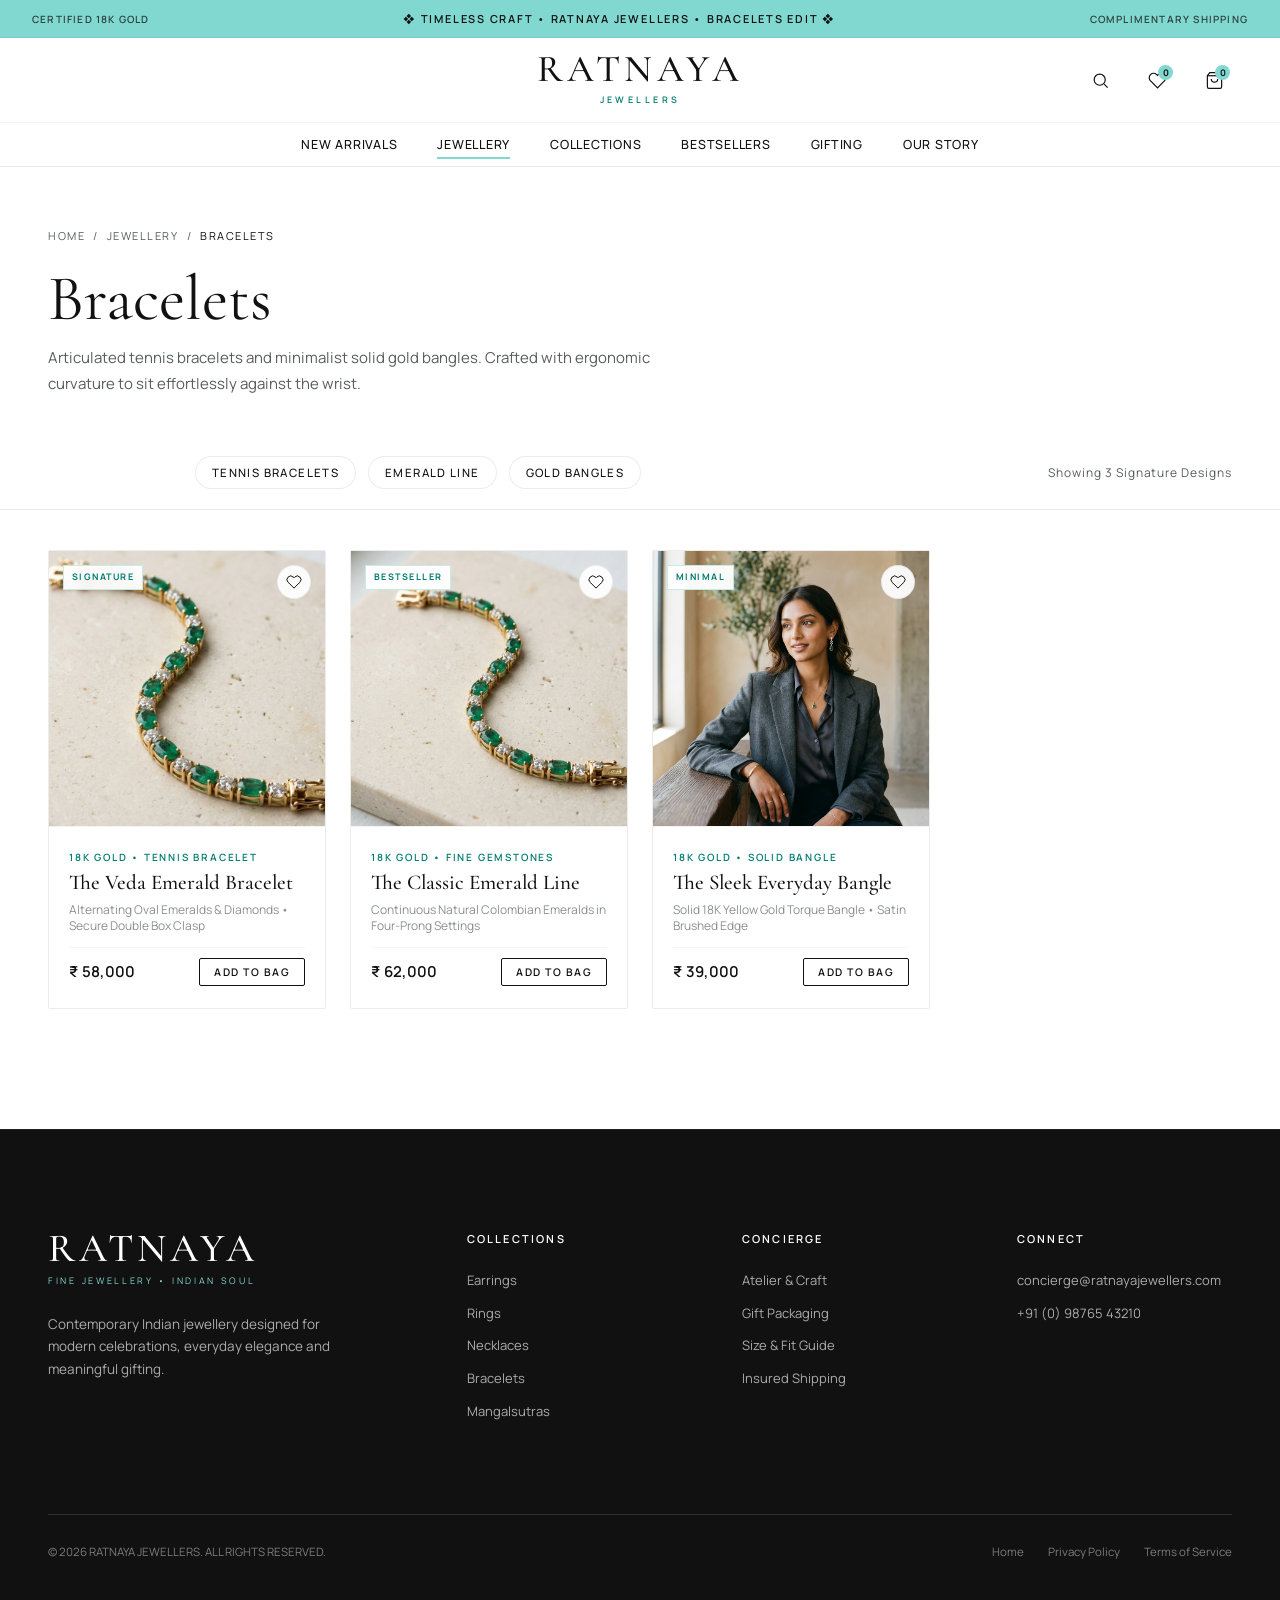
==== category-bracelets.html @ b20c6e7a "Initial commit of RATNAYA JEWELLERS contemporary luxury redesign" ====
<!doctype html>
<html lang="en-IN">
<head>
  <meta charset="utf-8">
  <meta name="viewport" content="width=device-width, initial-scale=1">
  <title>Bracelets | RATNAYA JEWELLERS</title>
  <meta name="description" content="Explore handcrafted bracelets by Ratnaya Jewellers — from natural emerald tennis bracelets to articulated 18K gold cuffs.">
  <link rel="canonical" href="http://localhost:8000/category-bracelets.html">
  <link rel="stylesheet" href="styles.css">
  <style>
    .cat-hero { max-width: var(--container); margin: 0 auto; padding: 60px 48px 40px; }
    .breadcrumbs { display: flex; gap: 8px; font-size: 11px; letter-spacing: 0.14em; text-transform: uppercase; color: var(--muted); margin-bottom: 24px; }
    .breadcrumbs a:hover { color: var(--emerald); }
    .cat-title { font-family: var(--serif); font-size: clamp(48px, 5vw, 72px); font-weight: 400; line-height: 0.95; margin-bottom: 16px; }
    .cat-desc { max-width: 620px; color: var(--muted); font-size: 15px; line-height: 1.7; }
    .filter-bar { max-width: var(--container); margin: 20px auto 40px; padding: 0 48px 20px; display: flex; justify-content: space-between; align-items: center; border-bottom: 1px solid var(--border); flex-wrap: wrap; gap: 16px; }
    .filter-pills { display: flex; gap: 12px; flex-wrap: wrap; }
    .filter-pill { font-size: 11.5px; letter-spacing: 0.12em; text-transform: uppercase; padding: 8px 16px; border: 1px solid var(--border); border-radius: 20px; background: var(--white); color: var(--charcoal); font-weight: 500; transition: all 200ms; }
    .filter-pill.active, .filter-pill:hover { background: var(--forest); color: var(--white); border-color: var(--forest); }
    .filter-count { font-size: 12px; color: var(--muted); letter-spacing: 0.08em; }
    .gallery-container { max-width: var(--container); margin: 0 auto; padding: 0 48px 120px; }
    @media (max-width: 768px) { .cat-hero, .filter-bar, .gallery-container { padding-left: 20px; padding-right: 20px; } }
  </style>
</head>
<body>
  <aside class="announcement">
    <span class="announcement-badge">CERTIFIED 18K GOLD</span>
    <div class="announcement-center"><span>❖ TIMELESS CRAFT • RATNAYA JEWELLERS • BRACELETS EDIT ❖</span></div>
    <span class="announcement-badge">COMPLIMENTARY SHIPPING</span>
  </aside>

  <header class="site-header" id="site-header">
    <div class="header-main">
      <button class="menu-toggle" id="menu-toggle" aria-label="Toggle navigation">
        <svg width="22" height="22" viewBox="0 0 24 24" fill="none" stroke="currentColor" stroke-width="1.8"><line x1="3" y1="6" x2="21" y2="6"></line><line x1="3" y1="12" x2="21" y2="12"></line><line x1="3" y1="18" x2="21" y2="18"></line></svg>
      </button>
      <a class="logo" href="index.html">
        <span class="logo-name">RATNAYA</span>
        <span class="logo-subtitle">JEWELLERS</span>
      </a>
      <div class="header-actions">
        <button class="header-action" id="search-trigger" aria-label="Search"><svg viewBox="0 0 24 24" fill="none" stroke="currentColor" width="19" height="19"><circle cx="11" cy="11" r="7"></circle><line x1="21" y1="21" x2="16.65" y2="16.65"></line></svg></button>
        <button class="header-action" id="wishlist-trigger" aria-label="Wishlist"><svg viewBox="0 0 24 24" fill="none" stroke="currentColor" width="19" height="19"><path d="M20.84 4.61a5.5 5.5 0 0 0-7.78 0L12 5.67l-1.06-1.06a5.5 5.5 0 0 0-7.78 7.78l1.06 1.06L12 21.23l7.78-7.78 1.06-1.06a5.5 5.5 0 0 0 0-7.78z"></path></svg><span class="badge-count" id="wishlist-count">0</span></button>
        <button class="header-action" id="cart-trigger" aria-label="Shopping bag"><svg viewBox="0 0 24 24" fill="none" stroke="currentColor" width="19" height="19"><path d="M6 2L3 6v14a2 2 0 0 0 2 2h14a2 2 0 0 0 2-2V6l-3-4z"></path><line x1="3" y1="6" x2="21" y2="6"></line><path d="M16 10a4 4 0 0 1-8 0"></path></svg><span class="badge-count" id="cart-count">0</span></button>
      </div>
    </div>
    <nav id="main-nav" class="main-nav">
      <a href="index.html#new-arrivals">New Arrivals</a>
      <a href="index.html#categories" class="active">Jewellery</a>
      <a href="index.html#collections">Collections</a>
      <a href="index.html#bestsellers">Bestsellers</a>
      <a href="index.html#gifting">Gifting</a>
      <a href="index.html#story">Our Story</a>
    </nav>
  </header>

  <main>
    <section class="cat-hero">
      <nav class="breadcrumbs" aria-label="Breadcrumb">
        <a href="index.html">Home</a><span>/</span><a href="index.html#categories">Jewellery</a><span>/</span><span style="color:var(--charcoal);">Bracelets</span>
      </nav>
      <h1 class="cat-title">Bracelets</h1>
      <p class="cat-desc">
        Articulated tennis bracelets and minimalist solid gold bangles. Crafted with ergonomic curvature to sit effortlessly against the wrist.
      </p>
    </section>

    <div class="filter-bar">
      <div class="filter-pills">
        <button class="filter-pill active">All Bracelets</button>
        <button class="filter-pill">Tennis Bracelets</button>
        <button class="filter-pill">Emerald Line</button>
        <button class="filter-pill">Gold Bangles</button>
      </div>
      <span class="filter-count">Showing 3 Signature Designs</span>
    </div>

    <div class="gallery-container">
      <div class="product-grid">
        <article class="product-card" data-sku="RAT-BRC-01" data-name="The Veda Emerald Tennis Bracelet" data-price="58000">
          <div class="product-image">
            <span class="product-tag">SIGNATURE</span>
            <button class="wishlist-btn" aria-label="Add to wishlist"><svg viewBox="0 0 24 24" fill="none" stroke="currentColor"><path d="M20.84 4.61a5.5 5.5 0 0 0-7.78 0L12 5.67l-1.06-1.06a5.5 5.5 0 0 0-7.78 7.78l1.06 1.06L12 21.23l7.78-7.78 1.06-1.06a5.5 5.5 0 0 0 0-7.78z"></path></svg></button>
            <img src="assets/images/prod-emerald-bracelet.jpg" alt="The Veda Emerald Tennis Bracelet" width="400" height="400">
          </div>
          <div class="product-info">
            <p class="product-category-label">18K GOLD • TENNIS BRACELET</p>
            <h3 class="product-name">The Veda Emerald Bracelet</h3>
            <p class="product-specs">Alternating Oval Emeralds & Diamonds • Secure Double Box Clasp</p>
            <div class="product-price-row"><span class="price">₹ 58,000</span><button class="quick-add-btn">Add to Bag</button></div>
          </div>
        </article>

        <article class="product-card" data-sku="RAT-BRC-02" data-name="The Classic Emerald Line Bracelet" data-price="62000">
          <div class="product-image">
            <span class="product-tag">BESTSELLER</span>
            <button class="wishlist-btn" aria-label="Add to wishlist"><svg viewBox="0 0 24 24" fill="none" stroke="currentColor"><path d="M20.84 4.61a5.5 5.5 0 0 0-7.78 0L12 5.67l-1.06-1.06a5.5 5.5 0 0 0-7.78 7.78l1.06 1.06L12 21.23l7.78-7.78 1.06-1.06a5.5 5.5 0 0 0 0-7.78z"></path></svg></button>
            <img src="assets/images/cat-bracelets.jpg" alt="The Classic Emerald Line Bracelet" width="400" height="400">
          </div>
          <div class="product-info">
            <p class="product-category-label">18K GOLD • FINE GEMSTONES</p>
            <h3 class="product-name">The Classic Emerald Line</h3>
            <p class="product-specs">Continuous Natural Colombian Emeralds in Four-Prong Settings</p>
            <div class="product-price-row"><span class="price">₹ 62,000</span><button class="quick-add-btn">Add to Bag</button></div>
          </div>
        </article>

        <article class="product-card" data-sku="RAT-BRC-03" data-name="The Modern Gold Bangle" data-price="39000">
          <div class="product-image">
            <span class="product-tag">MINIMAL</span>
            <button class="wishlist-btn" aria-label="Add to wishlist"><svg viewBox="0 0 24 24" fill="none" stroke="currentColor"><path d="M20.84 4.61a5.5 5.5 0 0 0-7.78 0L12 5.67l-1.06-1.06a5.5 5.5 0 0 0-7.78 7.78l1.06 1.06L12 21.23l7.78-7.78 1.06-1.06a5.5 5.5 0 0 0 0-7.78z"></path></svg></button>
            <img src="assets/images/campaign-modern-fashion.jpg" alt="The Modern Gold Bangle" width="400" height="400" style="object-position: 40% 90%;">
          </div>
          <div class="product-info">
            <p class="product-category-label">18K GOLD • SOLID BANGLE</p>
            <h3 class="product-name">The Sleek Everyday Bangle</h3>
            <p class="product-specs">Solid 18K Yellow Gold Torque Bangle • Satin Brushed Edge</p>
            <div class="product-price-row"><span class="price">₹ 39,000</span><button class="quick-add-btn">Add to Bag</button></div>
          </div>
        </article>
      </div>
    </div>
  </main>

  <footer class="site-footer">
    <div class="footer-grid">
      <div class="footer-brand-col">
        <span class="footer-logo">RATNAYA</span>
        <p class="footer-tagline">FINE JEWELLERY • INDIAN SOUL</p>
        <p class="footer-desc">Contemporary Indian jewellery designed for modern celebrations, everyday elegance and meaningful gifting.</p>
      </div>
      <div class="footer-col">
        <h4>COLLECTIONS</h4>
        <a href="category-earrings.html">Earrings</a>
        <a href="category-rings.html">Rings</a>
        <a href="category-necklaces.html">Necklaces</a>
        <a href="category-bracelets.html">Bracelets</a>
        <a href="category-mangalsutras.html">Mangalsutras</a>
      </div>
      <div class="footer-col">
        <h4>CONCIERGE</h4>
        <a href="index.html#story">Atelier &amp; Craft</a>
        <a href="index.html#gifting">Gift Packaging</a>
        <a href="#">Size &amp; Fit Guide</a>
        <a href="#">Insured Shipping</a>
      </div>
      <div class="footer-col">
        <h4>CONNECT</h4>
        <a href="mailto:concierge@ratnayajewellers.com">concierge@ratnayajewellers.com</a>
        <a href="tel:+919876543210">+91 (0) 98765 43210</a>
      </div>
    </div>
    <div class="footer-bottom">
      <span>© 2026 RATNAYA JEWELLERS. ALL RIGHTS RESERVED.</span>
      <div class="footer-bottom-links"><a href="index.html">Home</a><a href="#">Privacy Policy</a><a href="#">Terms of Service</a></div>
    </div>
  </footer>

  <div class="toast-notice" id="toast-notice" role="status" aria-live="polite"></div>
  <script src="script.js"></script>
</body>
</html>
---- styles.css ----
@import url('https://fonts.googleapis.com/css2?family=Cormorant+Garamond:ital,wght@0,300;0,400;0,500;0,600;0,700;1,400;1,600&family=Manrope:wght@300;400;500;600;700&family=Inter:wght@300;400;500;600&display=swap');

:root {
  /* ICONIC TIFFANY-INSPIRED LUXURY ARCHITECTURE */
  /* Signature Tiffany Blue (#81D8D0 as sampled directly from Tiffany.com) */
  --tiffany: #81D8D0;
  --tiffany-rgb: 129, 216, 208;
  --tiffany-hover: #72CBC3;
  --tiffany-dark: #007D72;      /* Deep rich teal for accessible text on white */
  --tiffany-deep: #093E38;      /* Deep luxury oceanic teal for statement feature sections */
  --tiffany-soft: #D7F2EE;      /* Soft translucent Robin's egg tint */
  --tiffany-light: #F0FAF8;     /* Very pale fresh wash for cards and backgrounds */
  --tiffany-border: rgba(129, 216, 208, 0.45);

  /* Backgrounds & Whites (Crisp & Editorial like Tiffany.com) */
  --white: #FFFFFF;
  --ivory: #FDFDFB;
  --ivory-warm: #F8F7F4;

  /* Accents */
  --champagne: #CDB38B;
  --burgundy: #682333;

  /* Typography & High-Contrast Neutrals */
  --charcoal: #111111;
  --charcoal-soft: #242625;
  --muted: #585D5B;
  --light-muted: #8A908E;
  --border: rgba(17, 17, 17, 0.08);
  --border-light: rgba(17, 17, 17, 0.04);

  /* Fonts */
  --serif: "Cormorant Garamond", Georgia, "Times New Roman", serif;
  --sans: "Manrope", "Inter", -apple-system, BlinkMacSystemFont, "Segoe UI", Roboto, sans-serif;

  /* Layout & Transitions */
  --container: 1440px;
  --radius: 2px;
  --ease: cubic-bezier(0.22, 1, 0.36, 1);
  --shadow-sm: 0 4px 20px rgba(0, 125, 114, 0.05);
  --shadow-md: 0 12px 36px rgba(0, 125, 114, 0.08);
}

/* RESET */
*, *::before, *::after {
  box-sizing: border-box;
  margin: 0;
  padding: 0;
}

html {
  scroll-behavior: smooth;
  font-size: 16px;
}

body {
  background: var(--white);
  color: var(--charcoal);
  font-family: var(--sans);
  font-weight: 400;
  line-height: 1.6;
  -webkit-font-smoothing: antialiased;
  -moz-osx-font-smoothing: grayscale;
  overflow-x: hidden;
}

img {
  display: block;
  max-width: 100%;
  height: auto;
}

a {
  color: inherit;
  text-decoration: none;
  transition: color 250ms var(--ease), opacity 250ms var(--ease);
}

button {
  font-family: inherit;
  cursor: pointer;
  border: none;
  background: none;
}

/* ACCESSIBILITY / SR-ONLY */
.sr-only {
  position: absolute;
  width: 1px;
  height: 1px;
  padding: 0;
  margin: -1px;
  overflow: hidden;
  clip: rect(0, 0, 0, 0);
  white-space: nowrap;
  border: 0;
}

/* 1. ANNOUNCEMENT STRIP (MATCHING TIFFANY.COM TOP BANNER) */
.announcement {
  height: 38px;
  background: var(--tiffany);
  color: var(--charcoal);
  display: flex;
  align-items: center;
  justify-content: space-between;
  padding: 0 32px;
  font-size: 11px;
  letter-spacing: 0.16em;
  text-transform: uppercase;
  font-weight: 600;
  border-bottom: 1px solid rgba(0, 0, 0, 0.05);
}

.announcement-center {
  display: flex;
  align-items: center;
  gap: 16px;
  margin: 0 auto;
}

.announcement-arrow {
  color: var(--charcoal);
  opacity: 0.7;
  transition: opacity 200ms;
}

.announcement-arrow:hover {
  opacity: 1;
}

.announcement-badge {
  font-size: 10px;
  color: rgba(17, 17, 17, 0.75);
  letter-spacing: 0.12em;
  font-weight: 600;
}

@media (max-width: 860px) {
  .announcement {
    justify-content: center;
    padding: 0 16px;
    font-size: 10px;
    letter-spacing: 0.12em;
  }
  .announcement-badge {
    display: none;
  }
}

/* 2. SITE HEADER (AIRY, CLEAN WHITE WITH BLUR) */
.site-header {
  position: sticky;
  top: 0;
  z-index: 1000;
  background: rgba(255, 255, 255, 0.96);
  border-bottom: 1px solid var(--border);
  backdrop-filter: blur(14px);
  -webkit-backdrop-filter: blur(14px);
  transition: background 300ms var(--ease), box-shadow 300ms var(--ease);
}

.site-header.scrolled {
  background: rgba(255, 255, 255, 0.98);
  box-shadow: 0 4px 20px rgba(0, 0, 0, 0.04);
}

.header-main {
  height: 84px;
  display: grid;
  grid-template-columns: 1fr auto 1fr;
  align-items: center;
  padding: 0 48px;
  max-width: var(--container);
  margin: 0 auto;
}

/* BRAND LOGO */
.logo {
  text-align: center;
  grid-column: 2;
  display: flex;
  flex-direction: column;
  align-items: center;
}

.logo-name {
  font-family: var(--serif);
  font-size: 38px;
  letter-spacing: 0.12em;
  line-height: 0.85;
  font-weight: 500;
  color: var(--charcoal);
  transition: color 250ms;
}

.logo-subtitle {
  margin-top: 8px;
  font-size: 9px;
  letter-spacing: 0.38em;
  text-transform: uppercase;
  color: var(--tiffany-dark);
  font-weight: 600;
}

/* NAVIGATION */
.main-nav {
  height: 44px;
  display: flex;
  justify-content: center;
  align-items: center;
  gap: 40px;
  border-top: 1px solid var(--border-light);
  max-width: var(--container);
  margin: 0 auto;
}

.main-nav a {
  color: var(--charcoal);
  font-size: 12.5px;
  letter-spacing: 0.06em;
  text-transform: uppercase;
  font-weight: 500;
  position: relative;
  padding: 4px 0;
}

.main-nav a::after {
  content: '';
  position: absolute;
  bottom: 0;
  left: 50%;
  width: 0;
  height: 2px;
  background: var(--tiffany);
  transition: width 250ms var(--ease), left 250ms var(--ease);
}

.main-nav a:hover {
  color: var(--tiffany-dark);
}

.main-nav a:hover::after,
.main-nav a.active::after {
  width: 100%;
  left: 0;
}

/* HEADER ACTIONS */
.header-actions {
  grid-column: 3;
  display: flex;
  justify-content: flex-end;
  align-items: center;
  gap: 22px;
}

.header-action {
  color: var(--charcoal);
  padding: 8px;
  display: inline-flex;
  align-items: center;
  justify-content: center;
  position: relative;
  transition: color 200ms var(--ease), transform 200ms var(--ease);
}

.header-action:hover {
  color: var(--tiffany-dark);
  transform: translateY(-1px);
}

.header-action svg {
  width: 19px;
  height: 19px;
  stroke-width: 1.5;
}

.badge-count {
  position: absolute;
  top: 2px;
  right: 2px;
  background: var(--tiffany);
  color: var(--charcoal);
  font-size: 9px;
  font-weight: 700;
  width: 15px;
  height: 15px;
  border-radius: 50%;
  display: flex;
  align-items: center;
  justify-content: center;
  line-height: 1;
}

.menu-toggle {
  display: none;
  grid-column: 1;
  padding: 8px;
  color: var(--charcoal);
}

/* 3. HERO SECTION (LUMINOUS, AIRY & EDITORIAL LIKE TIFFANY) */
.hero {
  position: relative;
  min-height: 720px;
  display: grid;
  grid-template-columns: 44% 56%;
  background: linear-gradient(135deg, var(--white) 0%, var(--tiffany-light) 60%, var(--tiffany-soft) 100%);
  overflow: hidden;
  color: var(--charcoal);
  border-bottom: 1px solid var(--border);
}

.hero-content {
  position: relative;
  z-index: 2;
  display: flex;
  flex-direction: column;
  justify-content: center;
  padding: 90px 64px 90px 80px;
}

.eyebrow {
  display: inline-flex;
  align-items: center;
  gap: 10px;
  font-size: 11px;
  letter-spacing: 0.25em;
  text-transform: uppercase;
  color: var(--tiffany-dark);
  font-weight: 700;
  margin-bottom: 24px;
}

.eyebrow::before {
  content: '';
  display: inline-block;
  width: 18px;
  height: 2px;
  background: var(--tiffany);
}

.hero h1 {
  font-family: var(--serif);
  font-size: clamp(60px, 6.2vw, 108px);
  font-weight: 300;
  line-height: 0.88;
  letter-spacing: -0.035em;
  margin: 0 0 28px;
  color: var(--charcoal);
}

.hero h1 em {
  font-style: italic;
  font-weight: 400;
  color: var(--tiffany-dark);
}

.hero-description {
  max-width: 440px;
  margin-bottom: 38px;
  color: var(--muted);
  font-size: 15px;
  line-height: 1.7;
  font-weight: 400;
}

.hero-cta {
  display: flex;
  align-items: center;
  gap: 20px;
  flex-wrap: wrap;
}

.hero-aside-tag {
  position: absolute;
  top: 40px;
  right: 40px;
  z-index: 5;
  text-align: right;
  color: var(--charcoal);
  font-size: 10px;
  letter-spacing: 0.28em;
  text-transform: uppercase;
  pointer-events: none;
  font-weight: 600;
}

.hero-aside-tag span {
  display: block;
  font-size: 9px;
  letter-spacing: 0.32em;
  color: var(--tiffany-dark);
  margin-top: 4px;
}

.hero-image-wrap {
  position: relative;
  overflow: hidden;
  height: 100%;
  background: var(--tiffany-soft);
}

.hero-image-wrap img {
  width: 100%;
  height: 100%;
  object-fit: cover;
  object-position: center 20%;
  filter: saturate(0.96) contrast(0.98);
  transition: transform 1.8s var(--ease);
}

.hero:hover .hero-image-wrap img {
  transform: scale(1.02);
}

/* HERO SLIDER INDICATORS */
.hero-slider-nav {
  display: flex;
  align-items: center;
  gap: 10px;
  margin-top: 45px;
}

.slider-line {
  width: 42px;
  height: 2px;
  background: rgba(0, 0, 0, 0.15);
  position: relative;
  overflow: hidden;
  border-radius: 1px;
}

.slider-line.active::after {
  content: '';
  position: absolute;
  top: 0;
  left: 0;
  width: 100%;
  height: 100%;
  background: var(--tiffany-dark);
}

.slider-dot {
  width: 6px;
  height: 6px;
  border-radius: 50%;
  background: rgba(0, 0, 0, 0.15);
}

/* BUTTONS (CLEAN LUXURY CONTRAST) */
.button {
  display: inline-flex;
  align-items: center;
  justify-content: center;
  gap: 12px;
  width: fit-content;
  padding: 14px 28px;
  border: 1px solid currentColor;
  color: inherit;
  background: transparent;
  text-decoration: none;
  font-size: 11px;
  letter-spacing: 0.18em;
  text-transform: uppercase;
  font-weight: 600;
  transition: all 300ms var(--ease);
}

.button-dark {
  background: var(--charcoal);
  color: var(--white);
  border-color: var(--charcoal);
}

.button-dark:hover {
  background: var(--tiffany-dark);
  border-color: var(--tiffany-dark);
  color: var(--white);
}

.button-tiffany {
  background: var(--tiffany);
  color: var(--charcoal);
  border-color: var(--tiffany);
}

.button-tiffany:hover {
  background: var(--tiffany-dark);
  color: var(--white);
  border-color: var(--tiffany-dark);
  transform: translateY(-1px);
  box-shadow: 0 8px 24px rgba(0, 125, 114, 0.2);
}

.button-outline {
  border: 1px solid var(--charcoal);
  color: var(--charcoal);
}

.button-outline:hover {
  background: var(--charcoal);
  color: var(--white);
}

.text-link {
  display: inline-flex;
  align-items: center;
  gap: 8px;
  font-size: 11.5px;
  letter-spacing: 0.14em;
  text-transform: uppercase;
  font-weight: 600;
  color: var(--charcoal);
  border-bottom: 1.5px solid var(--tiffany);
  padding-bottom: 3px;
  transition: all 250ms var(--ease);
}

.text-link:hover {
  color: var(--tiffany-dark);
  border-color: var(--tiffany-dark);
  gap: 12px;
}

/* SECTION */
.section {
  max-width: var(--container);
  margin: 0 auto;
  padding: 110px 48px;
}

.section-header {
  display: flex;
  justify-content: space-between;
  align-items: flex-end;
  margin-bottom: 50px;
}

.section-eyebrow {
  color: var(--tiffany-dark);
  font-size: 11px;
  letter-spacing: 0.24em;
  text-transform: uppercase;
  font-weight: 700;
  display: flex;
  align-items: center;
  gap: 8px;
}

.section-eyebrow::before {
  content: '';
  display: inline-block;
  width: 14px;
  height: 2px;
  background: var(--tiffany);
}

.section-title {
  margin: 14px 0 0;
  font-family: var(--serif);
  font-weight: 400;
  font-size: clamp(40px, 4.4vw, 68px);
  line-height: 0.98;
  letter-spacing: -0.025em;
  color: var(--charcoal);
}

/* CATEGORY SECTION */
.category-grid {
  display: grid;
  grid-template-columns: repeat(5, 1fr);
  gap: 16px;
}

.category-card {
  position: relative;
  overflow: hidden;
  background: var(--tiffany-light);
  aspect-ratio: 0.82;
  border-radius: var(--radius);
  border: 1px solid var(--tiffany-border);
  box-shadow: var(--shadow-sm);
  transition: transform 400ms var(--ease), box-shadow 400ms var(--ease), border-color 300ms;
}

.category-card:hover {
  transform: translateY(-4px);
  box-shadow: var(--shadow-md);
  border-color: var(--tiffany);
}

.category-card img {
  width: 100%;
  height: 100%;
  object-fit: cover;
  transition: transform 900ms var(--ease);
}

.category-card:hover img {
  transform: scale(1.045);
}

.category-overlay {
  position: absolute;
  inset: auto 0 0;
  padding: 24px 20px;
  background: linear-gradient(
    to top,
    rgba(9, 62, 56, 0.88) 0%,
    rgba(9, 62, 56, 0.45) 50%,
    transparent 100%
  );
  color: var(--white);
  display: flex;
  justify-content: space-between;
  align-items: center;
  transition: padding-bottom 300ms var(--ease);
}

.category-name {
  font-family: var(--serif);
  font-size: 24px;
  font-weight: 400;
  letter-spacing: 0.01em;
}

.category-arrow {
  width: 28px;
  height: 28px;
  border-radius: 50%;
  background: rgba(255, 255, 255, 0.2);
  display: flex;
  align-items: center;
  justify-content: center;
  font-size: 13px;
  backdrop-filter: blur(6px);
  transition: transform 300ms var(--ease), background 300ms var(--ease), color 300ms;
}

.category-card:hover .category-arrow {
  transform: translateX(4px);
  background: var(--tiffany);
  color: var(--charcoal);
}

/* THE SIGNATURE COLLECTION (OCEANIC LUXURY TEAL) */
.collection-feature {
  position: relative;
  display: grid;
  grid-template-columns: 42% 58%;
  min-height: 620px;
  background: var(--tiffany-deep);
  color: var(--white);
  overflow: hidden;
  max-width: var(--container);
  margin: 0 auto 40px;
}

.collection-content {
  padding: 80px 64px 80px 80px;
  display: flex;
  flex-direction: column;
  justify-content: center;
  position: relative;
  z-index: 2;
}

.collection-content .eyebrow {
  color: var(--tiffany);
  margin-bottom: 20px;
}

.collection-content .eyebrow::before {
  background: var(--tiffany);
}

.collection-content h2 {
  font-family: var(--serif);
  font-size: clamp(48px, 4.8vw, 76px);
  font-weight: 300;
  line-height: 0.94;
  letter-spacing: -0.025em;
  margin: 0 0 24px;
}

.collection-content p {
  color: rgba(255, 255, 255, 0.8);
  font-size: 15px;
  line-height: 1.7;
  max-width: 440px;
  margin-bottom: 36px;
  font-weight: 300;
}

.collection-image-wrap {
  position: relative;
  overflow: hidden;
  height: 100%;
}

.collection-image-wrap img {
  width: 100%;
  height: 100%;
  object-fit: cover;
  filter: saturate(0.95) contrast(0.98);
  transition: transform 1.4s var(--ease);
}

.collection-feature:hover .collection-image-wrap img {
  transform: scale(1.025);
}

.collection-aside-text {
  position: absolute;
  top: 36px;
  right: 48px;
  font-size: 9.5px;
  letter-spacing: 0.28em;
  text-transform: uppercase;
  color: var(--tiffany);
  z-index: 5;
  text-align: right;
  font-weight: 600;
}

/* PRODUCT GRID */
.product-grid {
  display: grid;
  grid-template-columns: repeat(4, 1fr);
  gap: 24px;
}

.product-card {
  position: relative;
  background: var(--white);
  border: 1px solid var(--border);
  border-radius: var(--radius);
  transition: transform 350ms var(--ease), box-shadow 350ms var(--ease), border-color 300ms;
}

.product-card:hover {
  transform: translateY(-4px);
  box-shadow: 0 16px 36px rgba(0, 125, 114, 0.08);
  border-color: var(--tiffany-border);
}

.product-image {
  position: relative;
  background: var(--ivory);
  aspect-ratio: 1;
  overflow: hidden;
  display: flex;
  align-items: center;
  justify-content: center;
  border-bottom: 1px solid var(--border-light);
}

.product-image img {
  width: 100%;
  height: 100%;
  object-fit: cover;
  transition: transform 650ms var(--ease);
}

.product-card:hover .product-image img {
  transform: scale(1.04);
}

.wishlist-btn {
  position: absolute;
  top: 14px;
  right: 14px;
  width: 34px;
  height: 34px;
  border-radius: 50%;
  background: rgba(255, 255, 255, 0.92);
  display: flex;
  align-items: center;
  justify-content: center;
  color: var(--charcoal);
  backdrop-filter: blur(8px);
  border: 1px solid rgba(0, 0, 0, 0.06);
  transition: all 250ms var(--ease);
  z-index: 10;
}

.wishlist-btn svg {
  width: 16px;
  height: 16px;
  stroke-width: 1.5;
  transition: fill 200ms, stroke 200ms;
}

.wishlist-btn:hover {
  background: var(--white);
  color: var(--burgundy);
  transform: scale(1.08);
}

.wishlist-btn.active {
  color: var(--burgundy);
  background: #FFF5F7;
}

.wishlist-btn.active svg {
  fill: var(--burgundy);
  stroke: var(--burgundy);
}

.product-tag {
  position: absolute;
  top: 14px;
  left: 14px;
  font-size: 9px;
  letter-spacing: 0.16em;
  text-transform: uppercase;
  padding: 4px 8px;
  background: rgba(255, 255, 255, 0.95);
  color: var(--tiffany-dark);
  font-weight: 700;
  border: 1px solid var(--tiffany-border);
  backdrop-filter: blur(4px);
}

.product-info {
  padding: 22px 20px;
}

.product-category-label {
  font-size: 10px;
  letter-spacing: 0.18em;
  text-transform: uppercase;
  color: var(--tiffany-dark);
  font-weight: 600;
  margin-bottom: 6px;
}

.product-name {
  font-family: var(--serif);
  font-size: 21px;
  font-weight: 500;
  color: var(--charcoal);
  margin-bottom: 6px;
  line-height: 1.15;
}

.product-specs {
  font-size: 12px;
  color: var(--light-muted);
  margin-bottom: 12px;
  line-height: 1.4;
}

.product-price-row {
  display: flex;
  align-items: center;
  justify-content: space-between;
  padding-top: 10px;
  border-top: 1px solid var(--border-light);
}

.price {
  font-size: 15px;
  font-weight: 600;
  color: var(--charcoal);
  letter-spacing: 0.02em;
}

.quick-add-btn {
  font-size: 10.5px;
  letter-spacing: 0.14em;
  text-transform: uppercase;
  font-weight: 600;
  color: var(--charcoal);
  padding: 6px 14px;
  border: 1px solid var(--charcoal);
  border-radius: var(--radius);
  transition: all 250ms var(--ease);
}

.quick-add-btn:hover {
  background: var(--tiffany);
  border-color: var(--tiffany);
  color: var(--charcoal);
}

/* EDITORIAL / GIFTING SECTION */
.gifting-section {
  background: var(--tiffany-light);
  border: 1px solid var(--tiffany-border);
  max-width: var(--container);
  margin: 0 auto 110px;
  display: grid;
  grid-template-columns: 1fr 1fr;
  align-items: stretch;
  border-radius: var(--radius);
  overflow: hidden;
}

.gifting-image {
  position: relative;
  overflow: hidden;
  min-height: 540px;
}

.gifting-image img {
  width: 100%;
  height: 100%;
  object-fit: cover;
  filter: saturate(0.96) contrast(0.98);
}

.gifting-content {
  padding: 90px 80px;
  display: flex;
  flex-direction: column;
  justify-content: center;
}

.gifting-content .eyebrow {
  color: var(--tiffany-dark);
  margin-bottom: 16px;
}

.gifting-content h2 {
  font-family: var(--serif);
  font-size: clamp(48px, 4.6vw, 76px);
  font-weight: 300;
  line-height: 0.94;
  letter-spacing: -0.025em;
  margin-bottom: 22px;
  color: var(--charcoal);
}

.gifting-quote {
  font-family: var(--serif);
  font-style: italic;
  font-size: 21px;
  color: var(--tiffany-dark);
  margin-bottom: 20px;
  line-height: 1.3;
}

.gifting-content p {
  color: var(--muted);
  font-size: 15px;
  line-height: 1.7;
  margin-bottom: 34px;
}

.gift-tags {
  display: flex;
  flex-wrap: wrap;
  gap: 10px;
  margin-bottom: 38px;
}

.gift-tag {
  padding: 8px 16px;
  background: var(--white);
  border: 1px solid var(--tiffany-border);
  font-size: 11px;
  letter-spacing: 0.12em;
  text-transform: uppercase;
  color: var(--charcoal);
  font-weight: 600;
  border-radius: 20px;
  transition: all 250ms var(--ease);
}

.gift-tag:hover {
  background: var(--tiffany);
  color: var(--charcoal);
  border-color: var(--tiffany);
}

/* MODEL CAMPAIGN SECTION */
.campaign-modern {
  max-width: var(--container);
  margin: 0 auto;
  padding: 0 48px 110px;
}

.campaign-card {
  display: grid;
  grid-template-columns: 52% 48%;
  background: var(--white);
  border: 1px solid var(--border);
  overflow: hidden;
}

.campaign-visual {
  position: relative;
  overflow: hidden;
  min-height: 560px;
  background: var(--tiffany-light);
}

.campaign-visual img {
  width: 100%;
  height: 100%;
  object-fit: cover;
  filter: saturate(0.96) contrast(0.98);
  transition: transform 1.2s var(--ease);
}

.campaign-card:hover .campaign-visual img {
  transform: scale(1.02);
}

.campaign-info {
  padding: 80px 70px;
  display: flex;
  flex-direction: column;
  justify-content: center;
  background: var(--white);
}

.campaign-info .eyebrow {
  color: var(--tiffany-dark);
  margin-bottom: 18px;
}

.campaign-info h2 {
  font-family: var(--serif);
  font-size: clamp(42px, 4vw, 64px);
  font-weight: 300;
  line-height: 0.96;
  letter-spacing: -0.025em;
  margin-bottom: 24px;
}

.campaign-info p {
  color: var(--muted);
  font-size: 15px;
  line-height: 1.75;
  margin-bottom: 34px;
}

.campaign-features {
  display: grid;
  grid-template-columns: 1fr 1fr;
  gap: 20px;
  margin-bottom: 38px;
  padding-top: 24px;
  border-top: 1px solid var(--border-light);
}

.campaign-feature h4 {
  font-family: var(--serif);
  font-size: 19px;
  font-weight: 600;
  color: var(--charcoal);
  margin-bottom: 4px;
}

.campaign-feature p {
  font-size: 12.5px;
  color: var(--light-muted);
  margin: 0;
  line-height: 1.5;
}

/* OUR STORY SECTION */
.story-section {
  max-width: var(--container);
  margin: 0 auto;
  padding: 0 48px 110px;
}

.story-grid {
  display: grid;
  grid-template-columns: 46% 54%;
  gap: 60px;
  align-items: center;
  background: var(--tiffany-light);
  border: 1px solid var(--tiffany-border);
  border-radius: var(--radius);
  padding: 70px 60px;
}

.story-image-wrap {
  position: relative;
  overflow: hidden;
  border-radius: var(--radius);
  aspect-ratio: 1.15;
  box-shadow: var(--shadow-sm);
}

.story-image-wrap img {
  width: 100%;
  height: 100%;
  object-fit: cover;
  filter: saturate(0.95);
}

.story-copy {
  display: flex;
  flex-direction: column;
  justify-content: center;
}

.story-copy .eyebrow {
  color: var(--tiffany-dark);
  margin-bottom: 16px;
}

.story-copy h2 {
  font-family: var(--serif);
  font-size: clamp(38px, 3.8vw, 58px);
  font-weight: 400;
  line-height: 1;
  margin-bottom: 22px;
}

.story-copy p {
  color: var(--muted);
  font-size: 15px;
  line-height: 1.8;
  margin-bottom: 24px;
}

.story-pillars {
  display: grid;
  grid-template-columns: repeat(3, 1fr);
  gap: 16px;
  margin: 20px 0 32px;
  padding: 20px 0;
  border-top: 1px solid var(--border);
  border-bottom: 1px solid var(--border);
}

.story-pillar-item {
  display: flex;
  flex-direction: column;
}

.story-pillar-number {
  font-family: var(--serif);
  font-size: 26px;
  color: var(--tiffany-dark);
  font-weight: 600;
}

.story-pillar-label {
  font-size: 11px;
  letter-spacing: 0.08em;
  text-transform: uppercase;
  color: var(--charcoal);
  font-weight: 600;
  margin-top: 4px;
}

/* TRUST STRIP */
.trust-strip {
  background: var(--charcoal);
  color: var(--white);
  padding: 34px 48px;
  border-top: 1px solid rgba(255, 255, 255, 0.08);
}

.trust-grid {
  max-width: var(--container);
  margin: 0 auto;
  display: grid;
  grid-template-columns: repeat(4, 1fr);
  gap: 24px;
  text-align: center;
}

.trust-item {
  display: flex;
  flex-direction: column;
  align-items: center;
  gap: 6px;
}

.trust-item svg {
  width: 22px;
  height: 22px;
  color: var(--tiffany);
  margin-bottom: 4px;
}

.trust-title {
  font-size: 11px;
  letter-spacing: 0.18em;
  text-transform: uppercase;
  font-weight: 600;
  color: var(--white);
}

.trust-desc {
  font-size: 11px;
  color: rgba(255, 255, 255, 0.6);
  letter-spacing: 0.04em;
}

/* NEWSLETTER */
.newsletter {
  text-align: center;
  padding: 130px 24px;
  background: var(--white);
  max-width: 800px;
  margin: 0 auto;
}

.newsletter .eyebrow {
  color: var(--tiffany-dark);
  justify-content: center;
  margin-bottom: 20px;
}

.newsletter .eyebrow::before {
  display: none;
}

.newsletter h2 {
  font-family: var(--serif);
  font-size: clamp(44px, 5vw, 76px);
  font-weight: 300;
  line-height: 1;
  margin-bottom: 18px;
  letter-spacing: -0.025em;
}

.newsletter p {
  color: var(--muted);
  font-size: 15px;
  max-width: 520px;
  margin: 0 auto 40px;
}

.newsletter-form {
  max-width: 540px;
  margin: 0 auto;
  display: flex;
  border-bottom: 1.5px solid var(--charcoal);
  transition: border-color 250ms;
}

.newsletter-form:focus-within {
  border-color: var(--tiffany-dark);
}

.newsletter-form input {
  flex: 1;
  padding: 18px 4px;
  background: none;
  border: 0;
  outline: none;
  font-family: var(--sans);
  font-size: 15px;
  color: var(--charcoal);
}

.newsletter-form input::placeholder {
  color: var(--light-muted);
}

.newsletter-form button {
  padding: 18px 32px;
  background: var(--charcoal);
  color: var(--white);
  border: 0;
  font-size: 11px;
  letter-spacing: 0.18em;
  text-transform: uppercase;
  font-weight: 600;
  transition: background 250ms, color 250ms;
}

.newsletter-form button:hover {
  background: var(--tiffany);
  color: var(--charcoal);
}

.newsletter-subtext {
  font-size: 11px;
  color: var(--light-muted);
  margin-top: 18px;
  letter-spacing: 0.04em;
}

/* FOOTER */
.site-footer {
  background: var(--charcoal);
  color: var(--white);
  padding: 100px 48px 40px;
  border-top: 1px solid rgba(255, 255, 255, 0.06);
}

.footer-grid {
  max-width: var(--container);
  margin: 0 auto;
  display: grid;
  grid-template-columns: 2fr 1.2fr 1.2fr 1.2fr;
  gap: 60px;
}

.footer-brand-col {
  padding-right: 40px;
}

.footer-logo {
  font-family: var(--serif);
  font-size: 40px;
  letter-spacing: 0.1em;
  line-height: 0.9;
  font-weight: 500;
  color: var(--white);
  display: inline-block;
  margin-bottom: 8px;
}

.footer-tagline {
  font-size: 9px;
  letter-spacing: 0.3em;
  text-transform: uppercase;
  color: var(--tiffany);
  margin-bottom: 24px;
}

.footer-desc {
  color: rgba(255, 255, 255, 0.65);
  font-size: 13.5px;
  line-height: 1.7;
  margin-bottom: 28px;
  max-width: 340px;
}

.footer-col h4 {
  font-size: 11px;
  letter-spacing: 0.2em;
  text-transform: uppercase;
  color: var(--white);
  margin-bottom: 22px;
  font-weight: 600;
}

.footer-col a {
  display: block;
  margin: 12px 0;
  color: rgba(255, 255, 255, 0.65);
  font-size: 13px;
  transition: color 200ms;
}

.footer-col a:hover {
  color: var(--tiffany);
  transform: translateX(2px);
}

.footer-bottom {
  max-width: var(--container);
  margin: 80px auto 0;
  padding-top: 28px;
  border-top: 1px solid rgba(255, 255, 255, 0.12);
  font-size: 11.5px;
  color: rgba(255, 255, 255, 0.45);
  display: flex;
  justify-content: space-between;
  align-items: center;
  flex-wrap: wrap;
  gap: 16px;
}

.footer-bottom-links {
  display: flex;
  gap: 24px;
}

.footer-bottom-links a {
  color: rgba(255, 255, 255, 0.45);
}

.footer-bottom-links a:hover {
  color: var(--tiffany);
}

/* TOAST NOTIFICATION */
.toast-notice {
  position: fixed;
  bottom: 28px;
  right: 28px;
  background: var(--charcoal);
  color: var(--white);
  padding: 16px 24px;
  border-left: 3px solid var(--tiffany);
  box-shadow: 0 12px 36px rgba(0, 0, 0, 0.25);
  z-index: 2000;
  font-size: 12px;
  letter-spacing: 0.08em;
  text-transform: uppercase;
  border-radius: var(--radius);
  transform: translateY(100px);
  opacity: 0;
  pointer-events: none;
  transition: transform 350ms var(--ease), opacity 350ms var(--ease);
}

.toast-notice.show {
  transform: translateY(0);
  opacity: 1;
  pointer-events: auto;
}

/* RESPONSIVE */
@media (max-width: 1040px) {
  .hero { grid-template-columns: 1fr; }
  .hero-content { padding: 70px 40px; }
  .hero-image-wrap { min-height: 480px; }
  .category-grid { grid-template-columns: repeat(3, 1fr); }
  .collection-feature { grid-template-columns: 1fr; }
  .collection-content { padding: 60px 40px; }
  .collection-image-wrap { min-height: 450px; }
  .product-grid { grid-template-columns: repeat(2, 1fr); }
  .gifting-section { grid-template-columns: 1fr; }
  .gifting-image { min-height: 420px; }
  .gifting-content { padding: 60px 40px; }
  .campaign-card { grid-template-columns: 1fr; }
  .campaign-visual { min-height: 440px; }
  .campaign-info { padding: 60px 40px; }
  .story-grid { grid-template-columns: 1fr; padding: 50px 30px; }
  .footer-grid { grid-template-columns: 1fr 1fr; gap: 40px; }
  .trust-grid { grid-template-columns: repeat(2, 1fr); gap: 28px; }
}

@media (max-width: 768px) {
  .header-main { height: 72px; padding: 0 20px; }
  .menu-toggle { display: block; }
  .logo-name { font-size: 28px; }
  .logo-subtitle { font-size: 8px; letter-spacing: 0.28em; }
  .main-nav {
    display: none;
    position: absolute;
    top: 72px;
    left: 0;
    right: 0;
    background: var(--white);
    flex-direction: column;
    height: auto;
    padding: 24px 20px;
    gap: 18px;
    border-bottom: 1px solid var(--border);
    box-shadow: 0 10px 30px rgba(0, 0, 0, 0.08);
  }
  .main-nav.open { display: flex; }
  .section { padding: 75px 20px; }
  .campaign-modern, .story-section { padding: 0 20px 75px; }
  .category-grid { grid-template-columns: repeat(2, 1fr); }
  .category-card:last-child { grid-column: span 2; }
  .product-grid { grid-template-columns: 1fr 1fr; gap: 14px; }
  .product-info { padding: 16px 12px; }
  .product-name { font-size: 18px; }
  .story-pillars { grid-template-columns: 1fr; }
  .site-footer { padding: 70px 20px 30px; }
  .footer-grid { grid-template-columns: 1fr; }
  .footer-bottom { flex-direction: column; text-align: center; gap: 14px; }
}
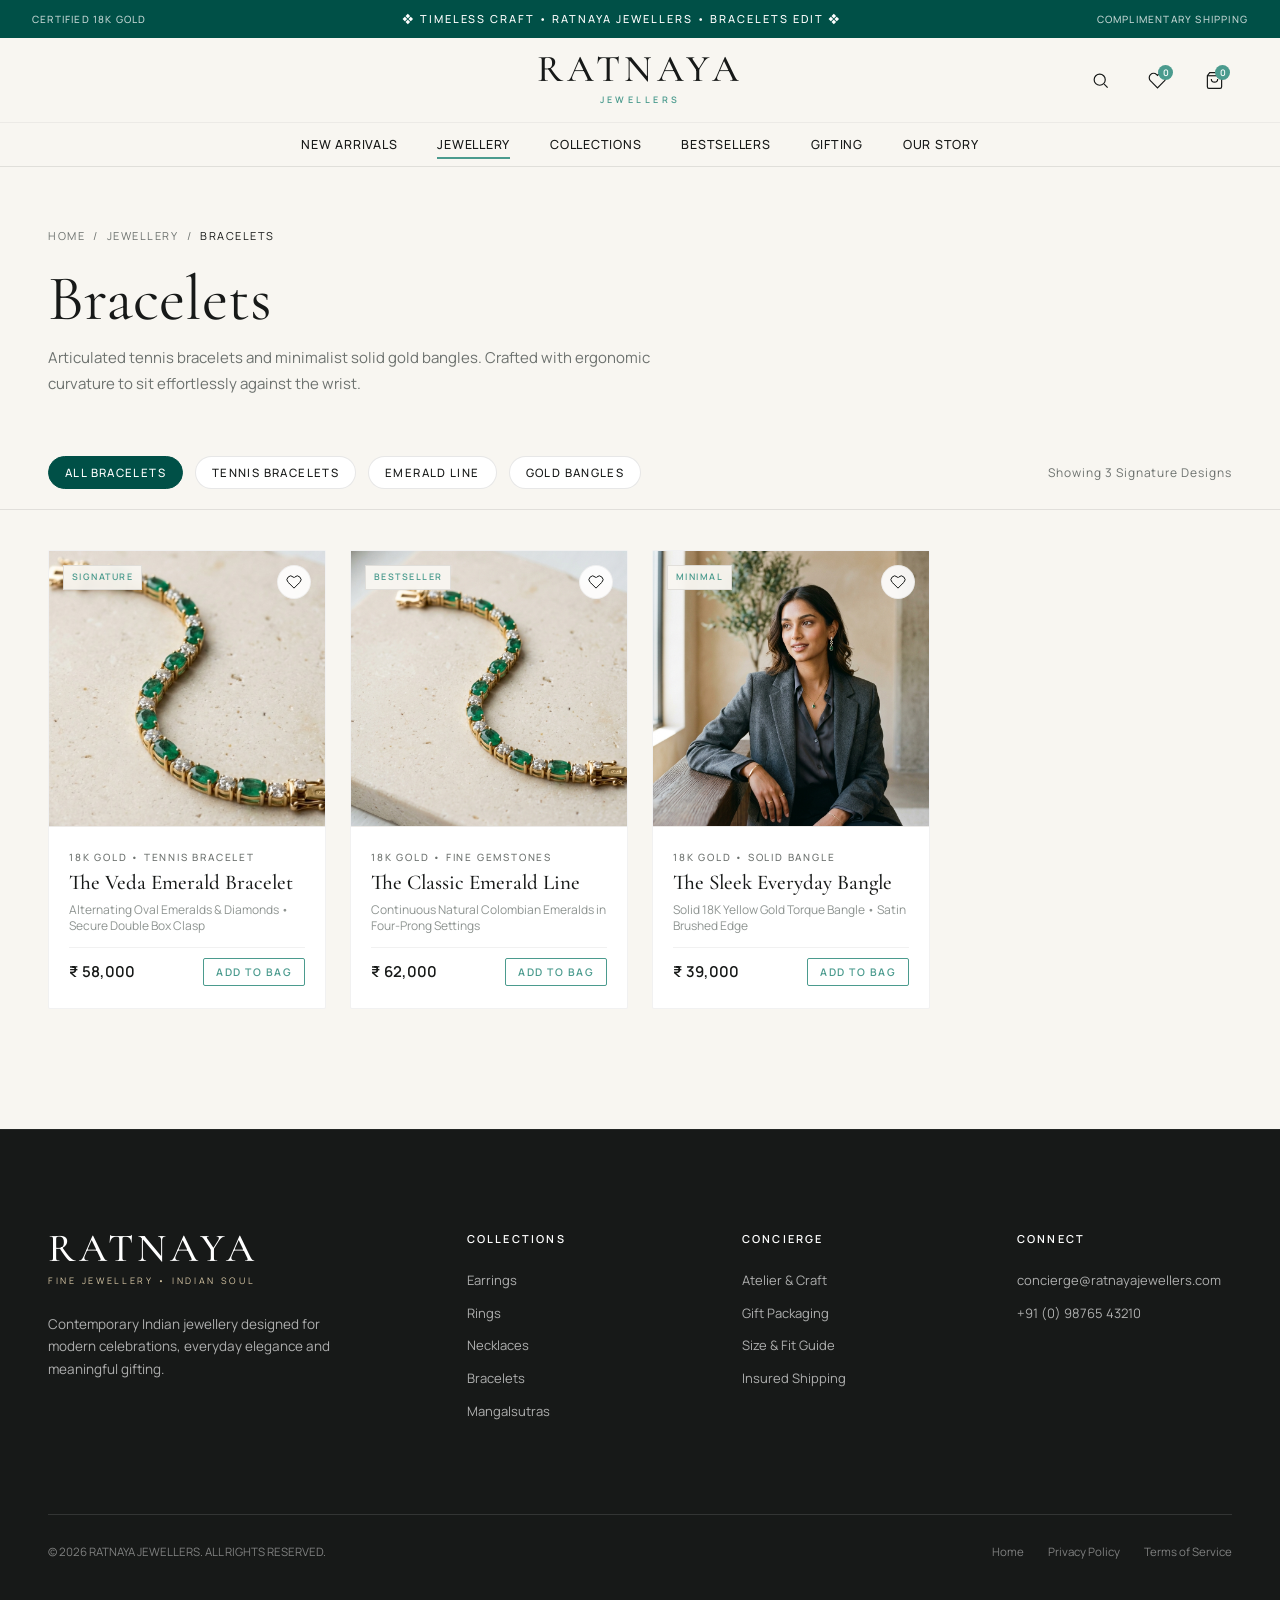
==== commit 3a5709c3: "Implement full e-commerce architecture: dedicated product pages (product.html), interactive zoom len" ====
--- a/category-bracelets.html
+++ b/category-bracelets.html
@@ -6,7 +6,7 @@
   <title>Bracelets | RATNAYA JEWELLERS</title>
   <meta name="description" content="Explore handcrafted bracelets by Ratnaya Jewellers — from natural emerald tennis bracelets to articulated 18K gold cuffs.">
   <link rel="canonical" href="http://localhost:8000/category-bracelets.html">
-  <link rel="stylesheet" href="styles.css">
+  <link rel="stylesheet" href="styles.css?v=3.1">
   <style>
     .cat-hero { max-width: var(--container); margin: 0 auto; padding: 60px 48px 40px; }
     .breadcrumbs { display: flex; gap: 8px; font-size: 11px; letter-spacing: 0.14em; text-transform: uppercase; color: var(--muted); margin-bottom: 24px; }
@@ -77,43 +77,52 @@
 
     <div class="gallery-container">
       <div class="product-grid">
+        <!-- Item 1: The Veda Emerald Tennis Bracelet -->
         <article class="product-card" data-sku="RAT-BRC-01" data-name="The Veda Emerald Tennis Bracelet" data-price="58000">
           <div class="product-image">
             <span class="product-tag">SIGNATURE</span>
             <button class="wishlist-btn" aria-label="Add to wishlist"><svg viewBox="0 0 24 24" fill="none" stroke="currentColor"><path d="M20.84 4.61a5.5 5.5 0 0 0-7.78 0L12 5.67l-1.06-1.06a5.5 5.5 0 0 0-7.78 7.78l1.06 1.06L12 21.23l7.78-7.78 1.06-1.06a5.5 5.5 0 0 0 0-7.78z"></path></svg></button>
-            <img src="assets/images/prod-emerald-bracelet.jpg" alt="The Veda Emerald Tennis Bracelet" width="400" height="400">
+            <a href="product.html?sku=RAT-BRC-01" class="product-image-link" aria-label="View The Veda Emerald Tennis Bracelet">
+              <img src="assets/images/prod-emerald-bracelet.jpg" alt="The Veda Emerald Tennis Bracelet" width="400" height="400">
+            </a>
           </div>
           <div class="product-info">
             <p class="product-category-label">18K GOLD • TENNIS BRACELET</p>
-            <h3 class="product-name">The Veda Emerald Bracelet</h3>
+            <h3 class="product-name"><a href="product.html?sku=RAT-BRC-01">The Veda Emerald Bracelet</a></h3>
             <p class="product-specs">Alternating Oval Emeralds & Diamonds • Secure Double Box Clasp</p>
             <div class="product-price-row"><span class="price">₹ 58,000</span><button class="quick-add-btn">Add to Bag</button></div>
           </div>
         </article>
 
+        <!-- Item 2: The Classic Emerald Line Bracelet -->
         <article class="product-card" data-sku="RAT-BRC-02" data-name="The Classic Emerald Line Bracelet" data-price="62000">
           <div class="product-image">
             <span class="product-tag">BESTSELLER</span>
             <button class="wishlist-btn" aria-label="Add to wishlist"><svg viewBox="0 0 24 24" fill="none" stroke="currentColor"><path d="M20.84 4.61a5.5 5.5 0 0 0-7.78 0L12 5.67l-1.06-1.06a5.5 5.5 0 0 0-7.78 7.78l1.06 1.06L12 21.23l7.78-7.78 1.06-1.06a5.5 5.5 0 0 0 0-7.78z"></path></svg></button>
-            <img src="assets/images/cat-bracelets.jpg" alt="The Classic Emerald Line Bracelet" width="400" height="400">
+            <a href="product.html?sku=RAT-BRC-02" class="product-image-link" aria-label="View The Classic Emerald Line Bracelet">
+              <img src="assets/images/cat-bracelets.jpg" alt="The Classic Emerald Line Bracelet" width="400" height="400">
+            </a>
           </div>
           <div class="product-info">
             <p class="product-category-label">18K GOLD • FINE GEMSTONES</p>
-            <h3 class="product-name">The Classic Emerald Line</h3>
+            <h3 class="product-name"><a href="product.html?sku=RAT-BRC-02">The Classic Emerald Line</a></h3>
             <p class="product-specs">Continuous Natural Colombian Emeralds in Four-Prong Settings</p>
             <div class="product-price-row"><span class="price">₹ 62,000</span><button class="quick-add-btn">Add to Bag</button></div>
           </div>
         </article>
 
+        <!-- Item 3: The Modern Gold Bangle -->
         <article class="product-card" data-sku="RAT-BRC-03" data-name="The Modern Gold Bangle" data-price="39000">
           <div class="product-image">
             <span class="product-tag">MINIMAL</span>
             <button class="wishlist-btn" aria-label="Add to wishlist"><svg viewBox="0 0 24 24" fill="none" stroke="currentColor"><path d="M20.84 4.61a5.5 5.5 0 0 0-7.78 0L12 5.67l-1.06-1.06a5.5 5.5 0 0 0-7.78 7.78l1.06 1.06L12 21.23l7.78-7.78 1.06-1.06a5.5 5.5 0 0 0 0-7.78z"></path></svg></button>
-            <img src="assets/images/campaign-modern-fashion.jpg" alt="The Modern Gold Bangle" width="400" height="400" style="object-position: 40% 90%;">
+            <a href="product.html?sku=RAT-BRC-03" class="product-image-link" aria-label="View The Modern Gold Bangle">
+              <img src="assets/images/campaign-modern-fashion.jpg" alt="The Modern Gold Bangle" width="400" height="400" style="object-position: 40% 90%;">
+            </a>
           </div>
           <div class="product-info">
             <p class="product-category-label">18K GOLD • SOLID BANGLE</p>
-            <h3 class="product-name">The Sleek Everyday Bangle</h3>
+            <h3 class="product-name"><a href="product.html?sku=RAT-BRC-03">The Sleek Everyday Bangle</a></h3>
             <p class="product-specs">Solid 18K Yellow Gold Torque Bangle • Satin Brushed Edge</p>
             <div class="product-price-row"><span class="price">₹ 39,000</span><button class="quick-add-btn">Add to Bag</button></div>
           </div>
@@ -157,6 +166,7 @@
   </footer>
 
   <div class="toast-notice" id="toast-notice" role="status" aria-live="polite"></div>
-  <script src="script.js"></script>
+  <script src="data/products.js?v=3.1"></script>
+  <script src="script.js?v=3.1"></script>
 </body>
 </html>
--- a/styles.css
+++ b/styles.css
@@ -1,48 +1,53 @@
 @import url('https://fonts.googleapis.com/css2?family=Cormorant+Garamond:ital,wght@0,300;0,400;0,500;0,600;0,700;1,400;1,600&family=Manrope:wght@300;400;500;600;700&family=Inter:wght@300;400;500;600&display=swap');
 
 :root {
-  /* ICONIC TIFFANY-INSPIRED LUXURY ARCHITECTURE */
-  /* Signature Tiffany Blue (#81D8D0 as sampled directly from Tiffany.com) */
-  --tiffany: #81D8D0;
-  --tiffany-rgb: 129, 216, 208;
-  --tiffany-hover: #72CBC3;
-  --tiffany-dark: #007D72;      /* Deep rich teal for accessible text on white */
-  --tiffany-deep: #093E38;      /* Deep luxury oceanic teal for statement feature sections */
-  --tiffany-soft: #D7F2EE;      /* Soft translucent Robin's egg tint */
-  --tiffany-light: #F0FAF8;     /* Very pale fresh wash for cards and backgrounds */
-  --tiffany-border: rgba(129, 216, 208, 0.45);
-
-  /* Backgrounds & Whites (Crisp & Editorial like Tiffany.com) */
+  /* RATNAYA CORE COLOR ARCHITECTURE */
+  /* 60% Warm Ivory / White */
+  --ivory: #F8F6F1;
+  --ivory-warm: #F3EFE6;
   --white: #FFFFFF;
-  --ivory: #FDFDFB;
-  --ivory-warm: #F8F7F4;
-
-  /* Accents */
-  --champagne: #CDB38B;
-  --burgundy: #682333;
-
-  /* Typography & High-Contrast Neutrals */
-  --charcoal: #111111;
-  --charcoal-soft: #242625;
-  --muted: #585D5B;
-  --light-muted: #8A908E;
-  --border: rgba(17, 17, 17, 0.08);
-  --border-light: rgba(17, 17, 17, 0.04);
-
-  /* Fonts */
+
+  /* 20% Deep Emerald & Dark Forest */
+  --emerald: hsl(170, 35%, 45%);
+  --emerald-deep: #05332C;
+  --forest: #005047;
+
+  /* 10% Soft Mint Glass */
+  --emerald-soft: #DCEBE5;
+  --mint-translucent: rgba(220, 235, 229, 0.55);
+  --mint-glow: #9CCFC1;
+
+  /* 5% Champagne */
+  --champagne: #D7C7A5;
+  --champagne-light: #F4EEDF;
+
+  /* 5% Muted Burgundy */
+  --burgundy: #5B1E2D;
+  --burgundy-soft: #7A2E40;
+
+  /* Neutrals & Typography */
+  --charcoal: #171918;
+  --muted: #6D726F;
+  --light-muted: #8E9491;
+  --border: rgba(23, 25, 24, 0.10);
+  --border-light: rgba(23, 25, 24, 0.06);
+
+  /* Typography */
   --serif: "Cormorant Garamond", Georgia, "Times New Roman", serif;
   --sans: "Manrope", "Inter", -apple-system, BlinkMacSystemFont, "Segoe UI", Roboto, sans-serif;
 
-  /* Layout & Transitions */
+  /* Layout & Animation */
   --container: 1440px;
   --radius: 2px;
   --ease: cubic-bezier(0.22, 1, 0.36, 1);
-  --shadow-sm: 0 4px 20px rgba(0, 125, 114, 0.05);
-  --shadow-md: 0 12px 36px rgba(0, 125, 114, 0.08);
+  --shadow-sm: 0 4px 20px rgba(7, 63, 54, 0.04);
+  --shadow-md: 0 12px 36px rgba(7, 63, 54, 0.08);
 }
 
 /* RESET */
-*, *::before, *::after {
+*,
+*::before,
+*::after {
   box-sizing: border-box;
   margin: 0;
   padding: 0;
@@ -54,7 +59,7 @@
 }
 
 body {
-  background: var(--white);
+  background: var(--ivory);
   color: var(--charcoal);
   font-family: var(--sans);
   font-weight: 400;
@@ -96,20 +101,19 @@
   border: 0;
 }
 
-/* 1. ANNOUNCEMENT STRIP (MATCHING TIFFANY.COM TOP BANNER) */
+/* ANNOUNCEMENT STRIP */
 .announcement {
   height: 38px;
-  background: var(--tiffany);
-  color: var(--charcoal);
+  background: var(--forest);
+  color: var(--white);
   display: flex;
   align-items: center;
   justify-content: space-between;
   padding: 0 32px;
   font-size: 11px;
-  letter-spacing: 0.16em;
-  text-transform: uppercase;
-  font-weight: 600;
-  border-bottom: 1px solid rgba(0, 0, 0, 0.05);
+  letter-spacing: 0.18em;
+  text-transform: uppercase;
+  font-weight: 500;
 }
 
 .announcement-center {
@@ -120,8 +124,8 @@
 }
 
 .announcement-arrow {
-  color: var(--charcoal);
-  opacity: 0.7;
+  color: var(--champagne);
+  opacity: 0.75;
   transition: opacity 200ms;
 }
 
@@ -131,9 +135,8 @@
 
 .announcement-badge {
   font-size: 10px;
-  color: rgba(17, 17, 17, 0.75);
+  color: rgba(255, 255, 255, 0.75);
   letter-spacing: 0.12em;
-  font-weight: 600;
 }
 
 @media (max-width: 860px) {
@@ -143,17 +146,18 @@
     font-size: 10px;
     letter-spacing: 0.12em;
   }
+
   .announcement-badge {
     display: none;
   }
 }
 
-/* 2. SITE HEADER (AIRY, CLEAN WHITE WITH BLUR) */
+/* SITE HEADER */
 .site-header {
   position: sticky;
   top: 0;
   z-index: 1000;
-  background: rgba(255, 255, 255, 0.96);
+  background: rgba(248, 246, 241, 0.94);
   border-bottom: 1px solid var(--border);
   backdrop-filter: blur(14px);
   -webkit-backdrop-filter: blur(14px);
@@ -161,8 +165,8 @@
 }
 
 .site-header.scrolled {
-  background: rgba(255, 255, 255, 0.98);
-  box-shadow: 0 4px 20px rgba(0, 0, 0, 0.04);
+  background: rgba(248, 246, 241, 0.98);
+  box-shadow: 0 4px 20px rgba(6, 46, 41, 0.05);
 }
 
 .header-main {
@@ -199,18 +203,18 @@
   font-size: 9px;
   letter-spacing: 0.38em;
   text-transform: uppercase;
-  color: var(--tiffany-dark);
-  font-weight: 600;
-}
-
-/* NAVIGATION */
+  color: var(--emerald);
+  font-weight: 600;
+}
+
+/* NAVIGATION (under logo on desktop, centered) */
 .main-nav {
   height: 44px;
   display: flex;
   justify-content: center;
   align-items: center;
   gap: 40px;
-  border-top: 1px solid var(--border-light);
+  border-top: 1px solid rgba(23, 25, 24, 0.05);
   max-width: var(--container);
   margin: 0 auto;
 }
@@ -231,13 +235,13 @@
   bottom: 0;
   left: 50%;
   width: 0;
-  height: 2px;
-  background: var(--tiffany);
+  height: 1.5px;
+  background: var(--emerald);
   transition: width 250ms var(--ease), left 250ms var(--ease);
 }
 
 .main-nav a:hover {
-  color: var(--tiffany-dark);
+  color: var(--emerald);
 }
 
 .main-nav a:hover::after,
@@ -266,7 +270,7 @@
 }
 
 .header-action:hover {
-  color: var(--tiffany-dark);
+  color: var(--emerald);
   transform: translateY(-1px);
 }
 
@@ -280,10 +284,10 @@
   position: absolute;
   top: 2px;
   right: 2px;
-  background: var(--tiffany);
-  color: var(--charcoal);
+  background: var(--emerald);
+  color: var(--white);
   font-size: 9px;
-  font-weight: 700;
+  font-weight: 600;
   width: 15px;
   height: 15px;
   border-radius: 50%;
@@ -300,16 +304,15 @@
   color: var(--charcoal);
 }
 
-/* 3. HERO SECTION (LUMINOUS, AIRY & EDITORIAL LIKE TIFFANY) */
+/* HERO SECTION */
 .hero {
   position: relative;
-  min-height: 720px;
+  min-height: 740px;
   display: grid;
   grid-template-columns: 44% 56%;
-  background: linear-gradient(135deg, var(--white) 0%, var(--tiffany-light) 60%, var(--tiffany-soft) 100%);
+  background: var(--forest);
   overflow: hidden;
-  color: var(--charcoal);
-  border-bottom: 1px solid var(--border);
+  color: var(--white);
 }
 
 .hero-content {
@@ -328,8 +331,8 @@
   font-size: 11px;
   letter-spacing: 0.25em;
   text-transform: uppercase;
-  color: var(--tiffany-dark);
-  font-weight: 700;
+  color: var(--champagne);
+  font-weight: 600;
   margin-bottom: 24px;
 }
 
@@ -337,8 +340,8 @@
   content: '';
   display: inline-block;
   width: 18px;
-  height: 2px;
-  background: var(--tiffany);
+  height: 1px;
+  background: currentColor;
 }
 
 .hero h1 {
@@ -348,22 +351,22 @@
   line-height: 0.88;
   letter-spacing: -0.035em;
   margin: 0 0 28px;
-  color: var(--charcoal);
+  color: var(--white);
 }
 
 .hero h1 em {
   font-style: italic;
   font-weight: 400;
-  color: var(--tiffany-dark);
+  color: var(--mint-glow);
 }
 
 .hero-description {
   max-width: 440px;
   margin-bottom: 38px;
-  color: var(--muted);
+  color: rgba(255, 255, 255, 0.78);
   font-size: 15px;
   line-height: 1.7;
-  font-weight: 400;
+  font-weight: 300;
 }
 
 .hero-cta {
@@ -379,19 +382,19 @@
   right: 40px;
   z-index: 5;
   text-align: right;
-  color: var(--charcoal);
+  color: rgba(255, 255, 255, 0.8);
   font-size: 10px;
   letter-spacing: 0.28em;
   text-transform: uppercase;
   pointer-events: none;
-  font-weight: 600;
+  font-weight: 500;
 }
 
 .hero-aside-tag span {
   display: block;
   font-size: 9px;
   letter-spacing: 0.32em;
-  color: var(--tiffany-dark);
+  color: var(--champagne);
   margin-top: 4px;
 }
 
@@ -399,7 +402,6 @@
   position: relative;
   overflow: hidden;
   height: 100%;
-  background: var(--tiffany-soft);
 }
 
 .hero-image-wrap img {
@@ -426,7 +428,7 @@
 .slider-line {
   width: 42px;
   height: 2px;
-  background: rgba(0, 0, 0, 0.15);
+  background: rgba(255, 255, 255, 0.3);
   position: relative;
   overflow: hidden;
   border-radius: 1px;
@@ -439,17 +441,32 @@
   left: 0;
   width: 100%;
   height: 100%;
-  background: var(--tiffany-dark);
+  background: var(--champagne);
 }
 
 .slider-dot {
   width: 6px;
   height: 6px;
   border-radius: 50%;
-  background: rgba(0, 0, 0, 0.15);
-}
-
-/* BUTTONS (CLEAN LUXURY CONTRAST) */
+  background: rgba(255, 255, 255, 0.3);
+}
+
+/* SUBTLE GLASS ACCENTS */
+.glass {
+  background: rgba(255, 255, 255, 0.08);
+  border: 1px solid rgba(255, 255, 255, 0.22);
+  backdrop-filter: blur(12px);
+  -webkit-backdrop-filter: blur(12px);
+}
+
+.glass-mint {
+  background: rgba(220, 235, 229, 0.45);
+  border: 1px solid rgba(255, 255, 255, 0.6);
+  backdrop-filter: blur(14px);
+  -webkit-backdrop-filter: blur(14px);
+}
+
+/* BUTTONS */
 .button {
   display: inline-flex;
   align-items: center;
@@ -468,30 +485,30 @@
   transition: all 300ms var(--ease);
 }
 
-.button-dark {
-  background: var(--charcoal);
+.button-glass {
+  background: rgba(255, 255, 255, 0.12);
+  border: 1px solid rgba(255, 255, 255, 0.35);
   color: var(--white);
-  border-color: var(--charcoal);
-}
-
-.button-dark:hover {
-  background: var(--tiffany-dark);
-  border-color: var(--tiffany-dark);
+  backdrop-filter: blur(8px);
+}
+
+.button-glass:hover {
+  background: var(--white);
+  color: var(--forest);
+  border-color: var(--white);
+}
+
+.button-emerald {
+  background: var(--emerald);
   color: var(--white);
-}
-
-.button-tiffany {
-  background: var(--tiffany);
-  color: var(--charcoal);
-  border-color: var(--tiffany);
-}
-
-.button-tiffany:hover {
-  background: var(--tiffany-dark);
-  color: var(--white);
-  border-color: var(--tiffany-dark);
+  border-color: var(--emerald);
+}
+
+.button-emerald:hover {
+  background: var(--forest);
+  border-color: var(--forest);
   transform: translateY(-1px);
-  box-shadow: 0 8px 24px rgba(0, 125, 114, 0.2);
+  box-shadow: 0 8px 24px rgba(7, 63, 54, 0.18);
 }
 
 .button-outline {
@@ -513,18 +530,18 @@
   text-transform: uppercase;
   font-weight: 600;
   color: var(--charcoal);
-  border-bottom: 1.5px solid var(--tiffany);
+  border-bottom: 1px solid var(--border);
   padding-bottom: 3px;
   transition: all 250ms var(--ease);
 }
 
 .text-link:hover {
-  color: var(--tiffany-dark);
-  border-color: var(--tiffany-dark);
+  color: var(--emerald);
+  border-color: var(--emerald);
   gap: 12px;
 }
 
-/* SECTION */
+/* GENERIC SECTION */
 .section {
   max-width: var(--container);
   margin: 0 auto;
@@ -539,11 +556,11 @@
 }
 
 .section-eyebrow {
-  color: var(--tiffany-dark);
+  color: var(--burgundy);
   font-size: 11px;
   letter-spacing: 0.24em;
   text-transform: uppercase;
-  font-weight: 700;
+  font-weight: 600;
   display: flex;
   align-items: center;
   gap: 8px;
@@ -553,8 +570,8 @@
   content: '';
   display: inline-block;
   width: 14px;
-  height: 2px;
-  background: var(--tiffany);
+  height: 1px;
+  background: currentColor;
 }
 
 .section-title {
@@ -577,18 +594,16 @@
 .category-card {
   position: relative;
   overflow: hidden;
-  background: var(--tiffany-light);
+  background: var(--emerald-soft);
   aspect-ratio: 0.82;
   border-radius: var(--radius);
-  border: 1px solid var(--tiffany-border);
   box-shadow: var(--shadow-sm);
-  transition: transform 400ms var(--ease), box-shadow 400ms var(--ease), border-color 300ms;
+  transition: transform 400ms var(--ease), box-shadow 400ms var(--ease);
 }
 
 .category-card:hover {
   transform: translateY(-4px);
   box-shadow: var(--shadow-md);
-  border-color: var(--tiffany);
 }
 
 .category-card img {
@@ -606,12 +621,10 @@
   position: absolute;
   inset: auto 0 0;
   padding: 24px 20px;
-  background: linear-gradient(
-    to top,
-    rgba(9, 62, 56, 0.88) 0%,
-    rgba(9, 62, 56, 0.45) 50%,
-    transparent 100%
-  );
+  background: linear-gradient(to top,
+      rgba(6, 46, 41, 0.85) 0%,
+      rgba(6, 46, 41, 0.45) 50%,
+      transparent 100%);
   color: var(--white);
   display: flex;
   justify-content: space-between;
@@ -630,28 +643,28 @@
   width: 28px;
   height: 28px;
   border-radius: 50%;
-  background: rgba(255, 255, 255, 0.2);
+  background: rgba(255, 255, 255, 0.15);
   display: flex;
   align-items: center;
   justify-content: center;
   font-size: 13px;
   backdrop-filter: blur(6px);
-  transition: transform 300ms var(--ease), background 300ms var(--ease), color 300ms;
+  transition: transform 300ms var(--ease), background 300ms var(--ease);
 }
 
 .category-card:hover .category-arrow {
   transform: translateX(4px);
-  background: var(--tiffany);
-  color: var(--charcoal);
-}
-
-/* THE SIGNATURE COLLECTION (OCEANIC LUXURY TEAL) */
+  background: var(--champagne);
+  color: var(--forest);
+}
+
+/* THE SIGNATURE COLLECTION */
 .collection-feature {
   position: relative;
   display: grid;
   grid-template-columns: 42% 58%;
   min-height: 620px;
-  background: var(--tiffany-deep);
+  background: var(--forest);
   color: var(--white);
   overflow: hidden;
   max-width: var(--container);
@@ -668,12 +681,8 @@
 }
 
 .collection-content .eyebrow {
-  color: var(--tiffany);
+  color: var(--champagne);
   margin-bottom: 20px;
-}
-
-.collection-content .eyebrow::before {
-  background: var(--tiffany);
 }
 
 .collection-content h2 {
@@ -686,7 +695,7 @@
 }
 
 .collection-content p {
-  color: rgba(255, 255, 255, 0.8);
+  color: rgba(255, 255, 255, 0.75);
   font-size: 15px;
   line-height: 1.7;
   max-width: 440px;
@@ -719,13 +728,12 @@
   font-size: 9.5px;
   letter-spacing: 0.28em;
   text-transform: uppercase;
-  color: var(--tiffany);
+  color: rgba(255, 255, 255, 0.8);
   z-index: 5;
   text-align: right;
-  font-weight: 600;
-}
-
-/* PRODUCT GRID */
+}
+
+/* PRODUCT GRID (MOST LOVED / BESTSELLERS) */
 .product-grid {
   display: grid;
   grid-template-columns: repeat(4, 1fr);
@@ -735,20 +743,19 @@
 .product-card {
   position: relative;
   background: var(--white);
-  border: 1px solid var(--border);
+  border: 1px solid var(--border-light);
   border-radius: var(--radius);
-  transition: transform 350ms var(--ease), box-shadow 350ms var(--ease), border-color 300ms;
+  transition: transform 350ms var(--ease), box-shadow 350ms var(--ease);
 }
 
 .product-card:hover {
   transform: translateY(-4px);
-  box-shadow: 0 16px 36px rgba(0, 125, 114, 0.08);
-  border-color: var(--tiffany-border);
+  box-shadow: 0 16px 36px rgba(7, 63, 54, 0.07);
 }
 
 .product-image {
   position: relative;
-  background: var(--ivory);
+  background: #FAF8F5;
   aspect-ratio: 1;
   overflow: hidden;
   display: flex;
@@ -761,11 +768,30 @@
   width: 100%;
   height: 100%;
   object-fit: cover;
-  transition: transform 650ms var(--ease);
+  transition: transform 650ms var(--ease), opacity 500ms var(--ease);
+}
+
+.product-image img.img-hover {
+  position: absolute;
+  top: 0;
+  left: 0;
+  width: 100%;
+  height: 100%;
+  object-fit: cover;
+  opacity: 0;
+  pointer-events: none;
 }
 
 .product-card:hover .product-image img {
   transform: scale(1.04);
+}
+
+.product-card:hover .product-image img.img-hover {
+  opacity: 1;
+}
+
+.product-card:hover .product-image:has(img.img-hover) img.img-primary {
+  opacity: 0;
 }
 
 .wishlist-btn {
@@ -775,13 +801,13 @@
   width: 34px;
   height: 34px;
   border-radius: 50%;
-  background: rgba(255, 255, 255, 0.92);
+  background: rgba(255, 255, 255, 0.9);
   display: flex;
   align-items: center;
   justify-content: center;
   color: var(--charcoal);
   backdrop-filter: blur(8px);
-  border: 1px solid rgba(0, 0, 0, 0.06);
+  border: 1px solid rgba(0, 0, 0, 0.05);
   transition: all 250ms var(--ease);
   z-index: 10;
 }
@@ -817,10 +843,10 @@
   letter-spacing: 0.16em;
   text-transform: uppercase;
   padding: 4px 8px;
-  background: rgba(255, 255, 255, 0.95);
-  color: var(--tiffany-dark);
-  font-weight: 700;
-  border: 1px solid var(--tiffany-border);
+  background: rgba(248, 246, 241, 0.95);
+  color: var(--emerald);
+  font-weight: 600;
+  border: 1px solid var(--border);
   backdrop-filter: blur(4px);
 }
 
@@ -832,8 +858,8 @@
   font-size: 10px;
   letter-spacing: 0.18em;
   text-transform: uppercase;
-  color: var(--tiffany-dark);
-  font-weight: 600;
+  color: var(--muted);
+  font-weight: 500;
   margin-bottom: 6px;
 }
 
@@ -846,6 +872,23 @@
   line-height: 1.15;
 }
 
+.product-name a {
+  color: inherit;
+  text-decoration: none;
+  transition: color 180ms ease;
+}
+
+.product-name a:hover {
+  color: var(--emerald);
+}
+
+.product-image-link {
+  display: block;
+  width: 100%;
+  height: 100%;
+  color: inherit;
+}
+
 .product-specs {
   font-size: 12px;
   color: var(--light-muted);
@@ -873,23 +916,21 @@
   letter-spacing: 0.14em;
   text-transform: uppercase;
   font-weight: 600;
-  color: var(--charcoal);
-  padding: 6px 14px;
-  border: 1px solid var(--charcoal);
+  color: var(--emerald);
+  padding: 6px 12px;
+  border: 1px solid var(--emerald);
   border-radius: var(--radius);
   transition: all 250ms var(--ease);
 }
 
 .quick-add-btn:hover {
-  background: var(--tiffany);
-  border-color: var(--tiffany);
-  color: var(--charcoal);
+  background: var(--emerald);
+  color: var(--white);
 }
 
 /* EDITORIAL / GIFTING SECTION */
 .gifting-section {
-  background: var(--tiffany-light);
-  border: 1px solid var(--tiffany-border);
+  background: var(--emerald-soft);
   max-width: var(--container);
   margin: 0 auto 110px;
   display: grid;
@@ -920,7 +961,7 @@
 }
 
 .gifting-content .eyebrow {
-  color: var(--tiffany-dark);
+  color: var(--burgundy);
   margin-bottom: 16px;
 }
 
@@ -931,14 +972,14 @@
   line-height: 0.94;
   letter-spacing: -0.025em;
   margin-bottom: 22px;
-  color: var(--charcoal);
+  color: var(--forest);
 }
 
 .gifting-quote {
   font-family: var(--serif);
   font-style: italic;
   font-size: 21px;
-  color: var(--tiffany-dark);
+  color: var(--emerald);
   margin-bottom: 20px;
   line-height: 1.3;
 }
@@ -959,24 +1000,24 @@
 
 .gift-tag {
   padding: 8px 16px;
-  background: var(--white);
-  border: 1px solid var(--tiffany-border);
+  background: rgba(255, 255, 255, 0.7);
+  border: 1px solid rgba(7, 63, 54, 0.15);
   font-size: 11px;
   letter-spacing: 0.12em;
   text-transform: uppercase;
-  color: var(--charcoal);
-  font-weight: 600;
+  color: var(--forest);
+  font-weight: 500;
   border-radius: 20px;
   transition: all 250ms var(--ease);
 }
 
 .gift-tag:hover {
-  background: var(--tiffany);
-  color: var(--charcoal);
-  border-color: var(--tiffany);
-}
-
-/* MODEL CAMPAIGN SECTION */
+  background: var(--forest);
+  color: var(--white);
+  border-color: var(--forest);
+}
+
+/* MODEL CAMPAIGN SECTION ("Indian Craft × Modern Fashion") */
 .campaign-modern {
   max-width: var(--container);
   margin: 0 auto;
@@ -995,7 +1036,6 @@
   position: relative;
   overflow: hidden;
   min-height: 560px;
-  background: var(--tiffany-light);
 }
 
 .campaign-visual img {
@@ -1019,7 +1059,7 @@
 }
 
 .campaign-info .eyebrow {
-  color: var(--tiffany-dark);
+  color: var(--emerald);
   margin-bottom: 18px;
 }
 
@@ -1075,8 +1115,7 @@
   grid-template-columns: 46% 54%;
   gap: 60px;
   align-items: center;
-  background: var(--tiffany-light);
-  border: 1px solid var(--tiffany-border);
+  background: var(--ivory-warm);
   border-radius: var(--radius);
   padding: 70px 60px;
 }
@@ -1103,7 +1142,7 @@
 }
 
 .story-copy .eyebrow {
-  color: var(--tiffany-dark);
+  color: var(--burgundy);
   margin-bottom: 16px;
 }
 
@@ -1140,8 +1179,8 @@
 .story-pillar-number {
   font-family: var(--serif);
   font-size: 26px;
-  color: var(--tiffany-dark);
-  font-weight: 600;
+  color: var(--emerald);
+  font-weight: 500;
 }
 
 .story-pillar-label {
@@ -1155,7 +1194,7 @@
 
 /* TRUST STRIP */
 .trust-strip {
-  background: var(--charcoal);
+  background: var(--forest);
   color: var(--white);
   padding: 34px 48px;
   border-top: 1px solid rgba(255, 255, 255, 0.08);
@@ -1180,7 +1219,7 @@
 .trust-item svg {
   width: 22px;
   height: 22px;
-  color: var(--tiffany);
+  color: var(--champagne);
   margin-bottom: 4px;
 }
 
@@ -1202,13 +1241,13 @@
 .newsletter {
   text-align: center;
   padding: 130px 24px;
-  background: var(--white);
+  background: var(--ivory);
   max-width: 800px;
   margin: 0 auto;
 }
 
 .newsletter .eyebrow {
-  color: var(--tiffany-dark);
+  color: var(--burgundy);
   justify-content: center;
   margin-bottom: 20px;
 }
@@ -1242,7 +1281,7 @@
 }
 
 .newsletter-form:focus-within {
-  border-color: var(--tiffany-dark);
+  border-color: var(--emerald);
 }
 
 .newsletter-form input {
@@ -1269,12 +1308,11 @@
   letter-spacing: 0.18em;
   text-transform: uppercase;
   font-weight: 600;
-  transition: background 250ms, color 250ms;
+  transition: background 250ms;
 }
 
 .newsletter-form button:hover {
-  background: var(--tiffany);
-  color: var(--charcoal);
+  background: var(--emerald);
 }
 
 .newsletter-subtext {
@@ -1319,7 +1357,7 @@
   font-size: 9px;
   letter-spacing: 0.3em;
   text-transform: uppercase;
-  color: var(--tiffany);
+  color: var(--champagne);
   margin-bottom: 24px;
 }
 
@@ -1349,7 +1387,7 @@
 }
 
 .footer-col a:hover {
-  color: var(--tiffany);
+  color: var(--champagne);
   transform: translateX(2px);
 }
 
@@ -1377,7 +1415,7 @@
 }
 
 .footer-bottom-links a:hover {
-  color: var(--tiffany);
+  color: var(--white);
 }
 
 /* TOAST NOTIFICATION */
@@ -1385,10 +1423,10 @@
   position: fixed;
   bottom: 28px;
   right: 28px;
-  background: var(--charcoal);
+  background: var(--forest);
   color: var(--white);
   padding: 16px 24px;
-  border-left: 3px solid var(--tiffany);
+  border: 1px solid rgba(220, 235, 229, 0.3);
   box-shadow: 0 12px 36px rgba(0, 0, 0, 0.25);
   z-index: 2000;
   font-size: 12px;
@@ -1407,39 +1445,107 @@
   pointer-events: auto;
 }
 
-/* RESPONSIVE */
+/* RESPONSIVE BREAKPOINTS */
 @media (max-width: 1040px) {
-  .hero { grid-template-columns: 1fr; }
-  .hero-content { padding: 70px 40px; }
-  .hero-image-wrap { min-height: 480px; }
-  .category-grid { grid-template-columns: repeat(3, 1fr); }
-  .collection-feature { grid-template-columns: 1fr; }
-  .collection-content { padding: 60px 40px; }
-  .collection-image-wrap { min-height: 450px; }
-  .product-grid { grid-template-columns: repeat(2, 1fr); }
-  .gifting-section { grid-template-columns: 1fr; }
-  .gifting-image { min-height: 420px; }
-  .gifting-content { padding: 60px 40px; }
-  .campaign-card { grid-template-columns: 1fr; }
-  .campaign-visual { min-height: 440px; }
-  .campaign-info { padding: 60px 40px; }
-  .story-grid { grid-template-columns: 1fr; padding: 50px 30px; }
-  .footer-grid { grid-template-columns: 1fr 1fr; gap: 40px; }
-  .trust-grid { grid-template-columns: repeat(2, 1fr); gap: 28px; }
+  .hero {
+    grid-template-columns: 1fr;
+  }
+
+  .hero-content {
+    padding: 70px 40px;
+    min-height: auto;
+  }
+
+  .hero-image-wrap {
+    min-height: 480px;
+  }
+
+  .category-grid {
+    grid-template-columns: repeat(3, 1fr);
+  }
+
+  .collection-feature {
+    grid-template-columns: 1fr;
+  }
+
+  .collection-content {
+    padding: 60px 40px;
+  }
+
+  .collection-image-wrap {
+    min-height: 450px;
+  }
+
+  .product-grid {
+    grid-template-columns: repeat(2, 1fr);
+  }
+
+  .gifting-section {
+    grid-template-columns: 1fr;
+  }
+
+  .gifting-image {
+    min-height: 420px;
+  }
+
+  .gifting-content {
+    padding: 60px 40px;
+  }
+
+  .campaign-card {
+    grid-template-columns: 1fr;
+  }
+
+  .campaign-visual {
+    min-height: 440px;
+  }
+
+  .campaign-info {
+    padding: 60px 40px;
+  }
+
+  .story-grid {
+    grid-template-columns: 1fr;
+    padding: 50px 30px;
+  }
+
+  .footer-grid {
+    grid-template-columns: 1fr 1fr;
+    gap: 40px;
+  }
+
+  .trust-grid {
+    grid-template-columns: repeat(2, 1fr);
+    gap: 28px;
+  }
 }
 
 @media (max-width: 768px) {
-  .header-main { height: 72px; padding: 0 20px; }
-  .menu-toggle { display: block; }
-  .logo-name { font-size: 28px; }
-  .logo-subtitle { font-size: 8px; letter-spacing: 0.28em; }
+  .header-main {
+    height: 72px;
+    padding: 0 20px;
+  }
+
+  .menu-toggle {
+    display: block;
+  }
+
+  .logo-name {
+    font-size: 28px;
+  }
+
+  .logo-subtitle {
+    font-size: 8px;
+    letter-spacing: 0.28em;
+  }
+
   .main-nav {
     display: none;
     position: absolute;
     top: 72px;
     left: 0;
     right: 0;
-    background: var(--white);
+    background: var(--ivory);
     flex-direction: column;
     height: auto;
     padding: 24px 20px;
@@ -1447,16 +1553,776 @@
     border-bottom: 1px solid var(--border);
     box-shadow: 0 10px 30px rgba(0, 0, 0, 0.08);
   }
-  .main-nav.open { display: flex; }
-  .section { padding: 75px 20px; }
-  .campaign-modern, .story-section { padding: 0 20px 75px; }
-  .category-grid { grid-template-columns: repeat(2, 1fr); }
-  .category-card:last-child { grid-column: span 2; }
-  .product-grid { grid-template-columns: 1fr 1fr; gap: 14px; }
-  .product-info { padding: 16px 12px; }
-  .product-name { font-size: 18px; }
-  .story-pillars { grid-template-columns: 1fr; }
-  .site-footer { padding: 70px 20px 30px; }
-  .footer-grid { grid-template-columns: 1fr; }
-  .footer-bottom { flex-direction: column; text-align: center; gap: 14px; }
+
+  .main-nav.open {
+    display: flex;
+  }
+
+  .section {
+    padding: 75px 20px;
+  }
+
+  .campaign-modern,
+  .story-section {
+    padding: 0 20px 75px;
+  }
+
+  .category-grid {
+    grid-template-columns: repeat(2, 1fr);
+  }
+
+  .category-card:last-child {
+    grid-column: span 2;
+  }
+
+  .product-grid {
+    grid-template-columns: 1fr 1fr;
+    gap: 14px;
+  }
+
+  .product-info {
+    padding: 16px 12px;
+  }
+
+  .product-name {
+    font-size: 18px;
+  }
+
+  .story-pillars {
+    grid-template-columns: 1fr;
+  }
+
+  .site-footer {
+    padding: 70px 20px 30px;
+  }
+
+  .footer-grid {
+    grid-template-columns: 1fr;
+  }
+
+  .footer-bottom {
+    flex-direction: column;
+    text-align: center;
+    gap: 14px;
+  }
+}
+
+/* =========================================================
+   LUXURY SHOPPING BAG (CART DRAWER)
+   ========================================================= */
+body.cart-open, body.zoom-open {
+  overflow: hidden;
+}
+
+.cart-drawer-overlay {
+  position: fixed;
+  inset: 0;
+  background: rgba(7, 30, 26, 0.65);
+  backdrop-filter: blur(8px);
+  z-index: 3000;
+  opacity: 0;
+  visibility: hidden;
+  transition: opacity 350ms var(--ease), visibility 350ms;
+}
+
+.cart-drawer-overlay.active {
+  opacity: 1;
+  visibility: visible;
+}
+
+.cart-drawer {
+  position: fixed;
+  top: 0;
+  right: 0;
+  bottom: 0;
+  width: 100%;
+  max-width: 460px;
+  background: var(--ivory);
+  z-index: 3001;
+  display: flex;
+  flex-direction: column;
+  box-shadow: -15px 0 50px rgba(0, 0, 0, 0.25);
+  transform: translateX(100%);
+  transition: transform 400ms cubic-bezier(0.16, 1, 0.3, 1);
+}
+
+.cart-drawer-overlay.active .cart-drawer {
+  transform: translateX(0);
+}
+
+.cart-header {
+  display: flex;
+  justify-content: space-between;
+  align-items: center;
+  padding: 24px 28px;
+  border-bottom: 1px solid var(--border);
+  background: var(--white);
+}
+
+.cart-header-title {
+  display: flex;
+  align-items: center;
+  gap: 10px;
+  font-family: var(--serif);
+  font-size: 20px;
+  letter-spacing: 0.08em;
+  color: var(--forest);
+  font-weight: 500;
+}
+
+.cart-items-total {
+  font-size: 13px;
+  font-family: var(--sans);
+  color: var(--muted);
+  letter-spacing: 0.1em;
+}
+
+.cart-close-btn {
+  background: none;
+  border: none;
+  font-size: 20px;
+  color: var(--charcoal);
+  cursor: pointer;
+  padding: 6px;
+  display: flex;
+  align-items: center;
+  justify-content: center;
+  border-radius: 50%;
+  transition: background 200ms, transform 200ms;
+}
+
+.cart-close-btn:hover {
+  background: var(--border-light);
+  transform: scale(1.1);
+}
+
+.cart-trust-banner {
+  background: var(--forest);
+  color: var(--champagne);
+  font-size: 9.5px;
+  letter-spacing: 0.2em;
+  text-transform: uppercase;
+  padding: 9px 20px;
+  text-align: center;
+  font-weight: 500;
+}
+
+.cart-body {
+  flex: 1;
+  overflow-y: auto;
+  padding: 24px 28px;
+  display: flex;
+  flex-direction: column;
+  gap: 20px;
+}
+
+.cart-empty-state {
+  margin: auto;
+  text-align: center;
+  padding: 40px 20px;
+}
+
+.cart-empty-icon {
+  width: 56px;
+  height: 56px;
+  margin: 0 auto 18px;
+  color: var(--border);
+}
+
+.cart-empty-title {
+  font-family: var(--serif);
+  font-size: 24px;
+  color: var(--forest);
+  margin-bottom: 8px;
+}
+
+.cart-empty-text {
+  font-size: 13px;
+  color: var(--muted);
+  margin-bottom: 24px;
+  line-height: 1.6;
+}
+
+.cart-empty-cta {
+  display: inline-block;
+  padding: 12px 28px;
+  background: var(--forest);
+  color: var(--white);
+  font-size: 11px;
+  letter-spacing: 0.16em;
+  text-transform: uppercase;
+  font-weight: 600;
+  border-radius: var(--radius-sm);
+  transition: background 250ms;
+}
+
+.cart-empty-cta:hover {
+  background: var(--emerald);
+}
+
+.cart-item {
+  display: grid;
+  grid-template-columns: 80px 1fr auto;
+  gap: 16px;
+  align-items: center;
+  padding-bottom: 20px;
+  border-bottom: 1px solid var(--border-light);
+}
+
+.cart-item-image {
+  width: 80px;
+  height: 80px;
+  border-radius: var(--radius-sm);
+  overflow: hidden;
+  background: var(--white);
+  border: 1px solid var(--border-light);
+}
+
+.cart-item-image img {
+  width: 100%;
+  height: 100%;
+  object-fit: cover;
+}
+
+.cart-item-info {
+  display: flex;
+  flex-direction: column;
+  gap: 4px;
+}
+
+.cart-item-title {
+  font-family: var(--serif);
+  font-size: 16px;
+  color: var(--charcoal);
+  font-weight: 500;
+  line-height: 1.25;
+}
+
+.cart-item-specs {
+  font-size: 11px;
+  color: var(--muted);
+  line-height: 1.35;
+}
+
+.cart-item-price {
+  font-size: 13px;
+  font-weight: 600;
+  color: var(--forest);
+  margin-top: 4px;
+}
+
+.cart-item-actions {
+  display: flex;
+  flex-direction: column;
+  align-items: flex-end;
+  gap: 10px;
+}
+
+.cart-qty-control {
+  display: flex;
+  align-items: center;
+  border: 1px solid var(--border);
+  border-radius: 4px;
+  background: var(--white);
+  overflow: hidden;
+}
+
+.cart-qty-btn {
+  background: none;
+  border: none;
+  width: 26px;
+  height: 26px;
+  cursor: pointer;
+  display: flex;
+  align-items: center;
+  justify-content: center;
+  font-size: 14px;
+  color: var(--charcoal);
+  transition: background 150ms;
+}
+
+.cart-qty-btn:hover {
+  background: var(--border-light);
+}
+
+.cart-qty-val {
+  font-size: 12px;
+  min-width: 22px;
+  text-align: center;
+  font-weight: 600;
+}
+
+.cart-remove-btn {
+  background: none;
+  border: none;
+  font-size: 11px;
+  color: var(--muted);
+  cursor: pointer;
+  text-decoration: underline;
+  transition: color 150ms;
+}
+
+.cart-remove-btn:hover {
+  color: #B91C1C;
+}
+
+.cart-footer {
+  padding: 24px 28px;
+  border-top: 1px solid var(--border);
+  background: var(--white);
+  display: flex;
+  flex-direction: column;
+  gap: 14px;
+}
+
+.cart-summary-row {
+  display: flex;
+  justify-content: space-between;
+  align-items: center;
+  font-size: 15px;
+  color: var(--charcoal);
+  font-weight: 500;
+}
+
+.cart-subtotal-price {
+  font-family: var(--serif);
+  font-size: 22px;
+  color: var(--forest);
+  font-weight: 600;
+}
+
+.cart-tax-notice {
+  font-size: 11px;
+  color: var(--muted);
+  line-height: 1.4;
+}
+
+.cart-actions {
+  display: flex;
+  flex-direction: column;
+  gap: 10px;
+  margin-top: 6px;
+}
+
+.cart-checkout-btn {
+  width: 100%;
+  padding: 16px;
+  background: var(--forest);
+  color: var(--white);
+  border: none;
+  border-radius: var(--radius-sm);
+  font-size: 12px;
+  letter-spacing: 0.18em;
+  text-transform: uppercase;
+  font-weight: 600;
+  cursor: pointer;
+  display: flex;
+  align-items: center;
+  justify-content: center;
+  gap: 10px;
+  transition: background 250ms, transform 150ms;
+}
+
+.cart-checkout-btn:hover {
+  background: var(--emerald);
+  transform: translateY(-1px);
+}
+
+.cart-whatsapp-btn {
+  width: 100%;
+  padding: 13px;
+  background: #128C7E;
+  color: var(--white);
+  border: none;
+  border-radius: var(--radius-sm);
+  font-size: 11px;
+  letter-spacing: 0.14em;
+  text-transform: uppercase;
+  font-weight: 600;
+  cursor: pointer;
+  display: flex;
+  align-items: center;
+  justify-content: center;
+  gap: 10px;
+  text-decoration: none;
+  transition: background 250ms;
+}
+
+.cart-whatsapp-btn:hover {
+  background: #075E54;
+}
+
+.cart-security-badge {
+  text-align: center;
+  font-size: 10.5px;
+  letter-spacing: 0.08em;
+  color: var(--muted);
+  padding-top: 4px;
+}
+
+/* =========================================================
+   PRODUCT ZOOM & LIGHTBOX MODAL
+   ========================================================= */
+.zoom-modal-overlay {
+  position: fixed;
+  inset: 0;
+  background: rgba(7, 30, 26, 0.78);
+  backdrop-filter: blur(12px);
+  z-index: 3100;
+  display: flex;
+  align-items: center;
+  justify-content: center;
+  padding: 24px;
+  opacity: 0;
+  visibility: hidden;
+  transition: opacity 350ms var(--ease), visibility 350ms;
+}
+
+.zoom-modal-overlay.active {
+  opacity: 1;
+  visibility: visible;
+}
+
+.zoom-modal {
+  background: var(--ivory);
+  border-radius: 8px;
+  width: 100%;
+  max-width: 980px;
+  max-height: 90vh;
+  overflow-y: auto;
+  position: relative;
+  box-shadow: 0 25px 70px rgba(0, 0, 0, 0.35);
+  border: 1px solid rgba(255, 255, 255, 0.2);
+  transform: scale(0.96) translateY(12px);
+  transition: transform 350ms cubic-bezier(0.16, 1, 0.3, 1);
+}
+
+.zoom-modal-overlay.active .zoom-modal {
+  transform: scale(1) translateY(0);
+}
+
+.zoom-close-btn {
+  position: absolute;
+  top: 18px;
+  right: 18px;
+  width: 38px;
+  height: 38px;
+  border-radius: 50%;
+  background: rgba(255, 255, 255, 0.85);
+  border: 1px solid var(--border);
+  font-size: 18px;
+  cursor: pointer;
+  z-index: 10;
+  display: flex;
+  align-items: center;
+  justify-content: center;
+  color: var(--charcoal);
+  backdrop-filter: blur(8px);
+  transition: background 200ms, transform 200ms;
+}
+
+.zoom-close-btn:hover {
+  background: var(--white);
+  transform: scale(1.1);
+}
+
+.zoom-grid {
+  display: grid;
+  grid-template-columns: 50% 50%;
+}
+
+.zoom-visual-pane {
+  background: #FFFFFF;
+  padding: 36px;
+  display: flex;
+  flex-direction: column;
+  gap: 16px;
+  align-items: center;
+  justify-content: center;
+  border-right: 1px solid var(--border-light);
+}
+
+.zoom-image-container {
+  width: 100%;
+  max-width: 420px;
+  aspect-ratio: 1;
+  overflow: hidden;
+  position: relative;
+  border-radius: 6px;
+  background: #FAF8F5;
+  cursor: crosshair;
+  display: flex;
+  align-items: center;
+  justify-content: center;
+  border: 1px solid var(--border-light);
+}
+
+.zoom-active-image {
+  width: 100%;
+  height: 100%;
+  object-fit: cover;
+  transition: transform 140ms ease-out;
+  transform-origin: center center;
+  user-select: none;
+  pointer-events: none;
+}
+
+.zoom-image-container.is-zoomed .zoom-active-image {
+  transform: scale(2.4);
+}
+
+.zoom-hint {
+  position: absolute;
+  bottom: 12px;
+  left: 50%;
+  transform: translateX(-50%);
+  background: rgba(7, 63, 54, 0.88);
+  color: #FFFFFF;
+  padding: 6px 14px;
+  border-radius: 20px;
+  font-size: 10px;
+  letter-spacing: 0.1em;
+  text-transform: uppercase;
+  display: flex;
+  align-items: center;
+  gap: 6px;
+  pointer-events: none;
+  backdrop-filter: blur(6px);
+  white-space: nowrap;
+  transition: opacity 250ms;
+}
+
+.zoom-image-container.is-zoomed .zoom-hint {
+  opacity: 0;
+}
+
+.zoom-thumbnails {
+  display: flex;
+  gap: 10px;
+  justify-content: center;
+  flex-wrap: wrap;
+  margin-top: 6px;
+}
+
+.zoom-thumb {
+  width: 60px;
+  height: 60px;
+  border-radius: 4px;
+  border: 2px solid var(--border);
+  overflow: hidden;
+  background: var(--ivory);
+  cursor: pointer;
+  padding: 0;
+  transition: border-color 200ms, transform 150ms;
+}
+
+.zoom-thumb.active, .zoom-thumb:hover {
+  border-color: var(--forest);
+  transform: scale(1.05);
+}
+
+.zoom-thumb img {
+  width: 100%;
+  height: 100%;
+  object-fit: cover;
+}
+
+.zoom-detail-pane {
+  padding: 44px 38px;
+  display: flex;
+  flex-direction: column;
+  justify-content: center;
+}
+
+.zoom-tag {
+  display: inline-block;
+  align-self: flex-start;
+  padding: 4px 10px;
+  background: var(--forest);
+  color: var(--champagne);
+  font-size: 9px;
+  letter-spacing: 0.18em;
+  text-transform: uppercase;
+  font-weight: 600;
+  border-radius: 2px;
+  margin-bottom: 14px;
+}
+
+.zoom-category {
+  font-size: 11px;
+  letter-spacing: 0.18em;
+  text-transform: uppercase;
+  color: var(--emerald);
+  font-weight: 500;
+  margin-bottom: 10px;
+}
+
+.zoom-title {
+  font-family: var(--serif);
+  font-size: clamp(26px, 3vw, 36px);
+  color: var(--charcoal);
+  line-height: 1.15;
+  margin-bottom: 14px;
+  font-weight: 400;
+}
+
+.zoom-price {
+  font-family: var(--serif);
+  font-size: 28px;
+  color: var(--forest);
+  font-weight: 600;
+  margin-bottom: 16px;
+}
+
+.zoom-specs {
+  font-size: 13.5px;
+  color: var(--muted);
+  line-height: 1.6;
+  margin-bottom: 24px;
+  padding-bottom: 20px;
+  border-bottom: 1px solid var(--border);
+}
+
+.zoom-features-list {
+  display: flex;
+  flex-direction: column;
+  gap: 12px;
+  margin-bottom: 28px;
+}
+
+.zoom-feat-item {
+  display: flex;
+  align-items: center;
+  gap: 12px;
+  font-size: 12.5px;
+  color: var(--charcoal);
+}
+
+.zoom-feat-item svg {
+  color: var(--emerald);
+  flex-shrink: 0;
+}
+
+.zoom-qty-row {
+  display: flex;
+  align-items: center;
+  gap: 16px;
+  margin-bottom: 24px;
+}
+
+.zoom-qty-row label {
+  font-size: 12px;
+  letter-spacing: 0.12em;
+  text-transform: uppercase;
+  color: var(--muted);
+  font-weight: 500;
+}
+
+.zoom-qty-picker {
+  display: flex;
+  align-items: center;
+  border: 1px solid var(--border);
+  border-radius: 4px;
+  background: var(--white);
+  overflow: hidden;
+}
+
+.zoom-qty-btn {
+  background: none;
+  border: none;
+  width: 36px;
+  height: 36px;
+  font-size: 16px;
+  cursor: pointer;
+  display: flex;
+  align-items: center;
+  justify-content: center;
+  transition: background 150ms;
+}
+
+.zoom-qty-btn:hover {
+  background: var(--border-light);
+}
+
+.zoom-qty-value {
+  min-width: 36px;
+  text-align: center;
+  font-weight: 600;
+  font-size: 14px;
+}
+
+.zoom-cta-group {
+  display: flex;
+  flex-direction: column;
+  gap: 12px;
+}
+
+.zoom-add-btn {
+  width: 100%;
+  padding: 16px;
+  background: var(--forest);
+  color: var(--white);
+  border: none;
+  border-radius: var(--radius-sm);
+  font-size: 12px;
+  letter-spacing: 0.18em;
+  text-transform: uppercase;
+  font-weight: 600;
+  cursor: pointer;
+  transition: background 250ms, transform 150ms;
+}
+
+.zoom-add-btn:hover {
+  background: var(--emerald);
+  transform: translateY(-1px);
+}
+
+.zoom-enquire-whatsapp {
+  width: 100%;
+  padding: 14px;
+  background: transparent;
+  color: #128C7E;
+  border: 1px solid #128C7E;
+  border-radius: var(--radius-sm);
+  font-size: 11px;
+  letter-spacing: 0.14em;
+  text-transform: uppercase;
+  font-weight: 600;
+  display: flex;
+  align-items: center;
+  justify-content: center;
+  gap: 8px;
+  text-decoration: none;
+  transition: background 200ms, color 200ms;
+}
+
+.zoom-enquire-whatsapp:hover {
+  background: #128C7E;
+  color: var(--white);
+}
+
+.product-card {
+  cursor: pointer;
+}
+
+.product-card .quick-add-btn,
+.product-card .wishlist-btn {
+  cursor: pointer;
+}
+
+@media (max-width: 860px) {
+  .zoom-grid {
+    grid-template-columns: 1fr;
+  }
+  .zoom-visual-pane {
+    border-right: none;
+    border-bottom: 1px solid var(--border-light);
+    padding: 24px;
+  }
+  .zoom-detail-pane {
+    padding: 24px;
+  }
+  .cart-drawer {
+    max-width: 100%;
+  }
 }
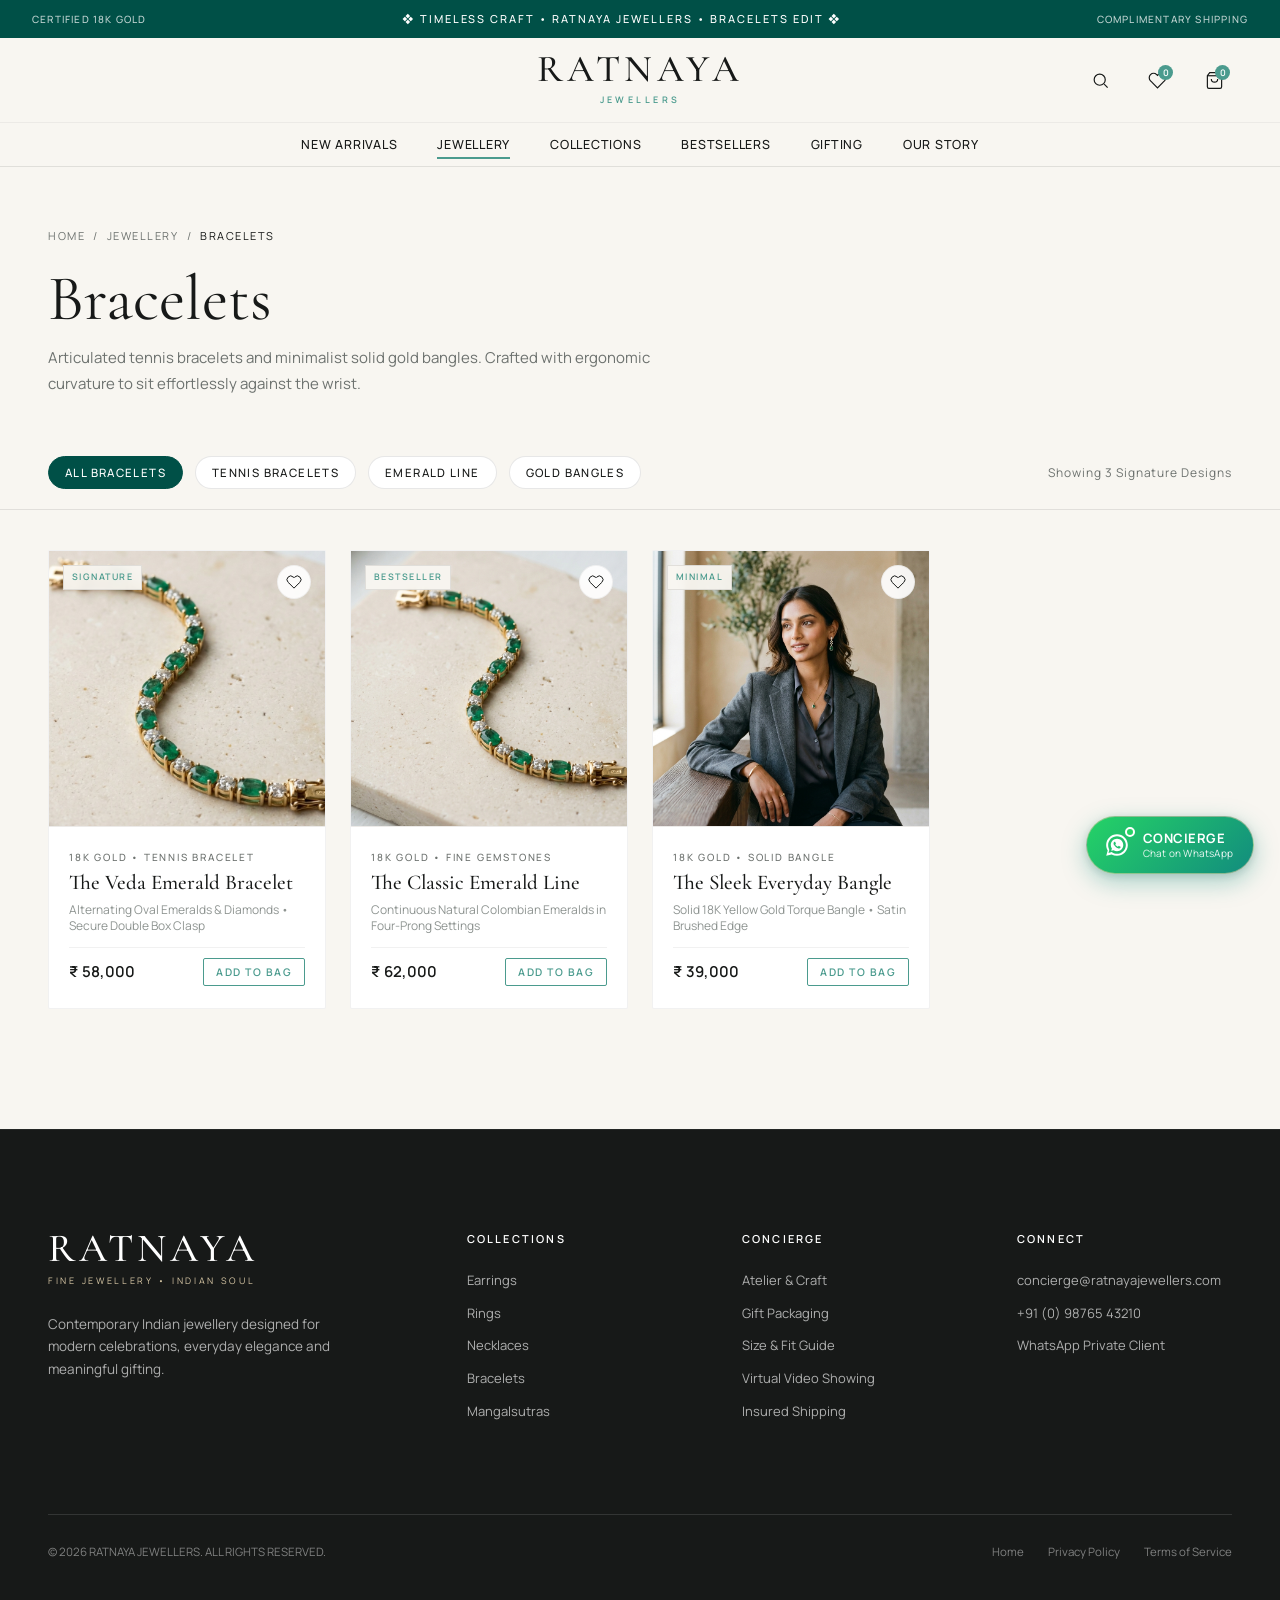
==== commit 38566a73: "Add Floating WhatsApp Concierge widget, luxury live search modal, size guide, virtual video consulta" ====
--- a/category-bracelets.html
+++ b/category-bracelets.html
@@ -6,7 +6,7 @@
   <title>Bracelets | RATNAYA JEWELLERS</title>
   <meta name="description" content="Explore handcrafted bracelets by Ratnaya Jewellers — from natural emerald tennis bracelets to articulated 18K gold cuffs.">
   <link rel="canonical" href="http://localhost:8000/category-bracelets.html">
-  <link rel="stylesheet" href="styles.css?v=3.1">
+  <link rel="stylesheet" href="styles.css?v=3.2">
   <style>
     .cat-hero { max-width: var(--container); margin: 0 auto; padding: 60px 48px 40px; }
     .breadcrumbs { display: flex; gap: 8px; font-size: 11px; letter-spacing: 0.14em; text-transform: uppercase; color: var(--muted); margin-bottom: 24px; }
@@ -150,13 +150,15 @@
         <h4>CONCIERGE</h4>
         <a href="index.html#story">Atelier &amp; Craft</a>
         <a href="index.html#gifting">Gift Packaging</a>
-        <a href="#">Size &amp; Fit Guide</a>
+        <a href="#" data-open-size-guide>Size &amp; Fit Guide</a>
+        <a href="#" data-open-video-consult>Virtual Video Showing</a>
         <a href="#">Insured Shipping</a>
       </div>
       <div class="footer-col">
         <h4>CONNECT</h4>
         <a href="mailto:concierge@ratnayajewellers.com">concierge@ratnayajewellers.com</a>
         <a href="tel:+919876543210">+91 (0) 98765 43210</a>
+        <a href="https://wa.me/919876543210?text=Namaste!%20Connecting%20with%20Ratnaya%20Jewellers." target="_blank" rel="noopener">WhatsApp Private Client</a>
       </div>
     </div>
     <div class="footer-bottom">
@@ -166,7 +168,7 @@
   </footer>
 
   <div class="toast-notice" id="toast-notice" role="status" aria-live="polite"></div>
-  <script src="data/products.js?v=3.1"></script>
-  <script src="script.js?v=3.1"></script>
+  <script src="data/products.js?v=3.2"></script>
+  <script src="script.js?v=3.2"></script>
 </body>
 </html>
--- a/styles.css
+++ b/styles.css
@@ -2325,4 +2325,818 @@
   .cart-drawer {
     max-width: 100%;
   }
+}
+
+/* ==========================================================================
+   RATNAYA LUXURY E-COMMERCE ENHANCEMENTS:
+   1. FLOATING WHATSAPP CONCIERGE WIDGET
+   2. LUXURY LIVE SEARCH OVERLAY
+   3. RING & BANGLE SIZE GUIDE MODAL
+   4. VIRTUAL VIDEO SHOWING CONSULTATION MODAL
+   5. PINCODE DELIVERY & TRANSIT INSURANCE CHECKER
+   ========================================================================== */
+
+/* 1. FLOATING WHATSAPP CONCIERGE WIDGET */
+.ratnaya-wa-widget {
+  position: fixed;
+  bottom: 26px;
+  right: 26px;
+  z-index: 9999;
+  font-family: var(--sans);
+}
+
+.ratnaya-wa-trigger {
+  position: relative;
+  display: flex;
+  align-items: center;
+  gap: 10px;
+  background: linear-gradient(135deg, #25D366 0%, #128C7E 100%);
+  color: #FFFFFF;
+  border: 1.5px solid rgba(215, 199, 165, 0.6);
+  border-radius: 999px;
+  padding: 12px 20px 12px 14px;
+  cursor: pointer;
+  box-shadow: 0 8px 24px rgba(18, 140, 126, 0.35), 0 2px 8px rgba(0, 0, 0, 0.12);
+  transition: transform 250ms var(--ease), box-shadow 250ms var(--ease), border-color 250ms;
+}
+
+.ratnaya-wa-trigger:hover {
+  transform: translateY(-3px) scale(1.03);
+  box-shadow: 0 14px 32px rgba(18, 140, 126, 0.45), 0 4px 12px rgba(215, 199, 165, 0.3);
+  border-color: var(--champagne);
+}
+
+.wa-trigger-icon-wrap {
+  position: relative;
+  display: flex;
+  align-items: center;
+  justify-content: center;
+  width: 32px;
+  height: 32px;
+}
+
+.wa-trigger-icon-wrap svg {
+  width: 26px;
+  height: 26px;
+  fill: #FFFFFF;
+}
+
+.wa-pulse-dot {
+  position: absolute;
+  top: -2px;
+  right: -2px;
+  width: 10px;
+  height: 10px;
+  background: #25D366;
+  border: 2px solid #FFFFFF;
+  border-radius: 50%;
+  box-shadow: 0 0 0 0 rgba(37, 211, 102, 0.7);
+  animation: wa-pulse-ring 2s infinite;
+}
+
+@keyframes wa-pulse-ring {
+  0% {
+    box-shadow: 0 0 0 0 rgba(37, 211, 102, 0.7);
+  }
+  70% {
+    box-shadow: 0 0 0 8px rgba(37, 211, 102, 0);
+  }
+  100% {
+    box-shadow: 0 0 0 0 rgba(37, 211, 102, 0);
+  }
+}
+
+.wa-trigger-label-group {
+  display: flex;
+  flex-direction: column;
+  text-align: left;
+  line-height: 1.2;
+}
+
+.wa-trigger-title {
+  font-size: 13px;
+  font-weight: 700;
+  letter-spacing: 0.04em;
+  text-transform: uppercase;
+}
+
+.wa-trigger-sub {
+  font-size: 10px;
+  opacity: 0.9;
+  letter-spacing: 0.02em;
+}
+
+/* Concierge Popover */
+.ratnaya-wa-popover {
+  position: absolute;
+  bottom: calc(100% + 14px);
+  right: 0;
+  width: 350px;
+  max-width: calc(100vw - 32px);
+  background: #FFFFFF;
+  border-radius: 12px;
+  border: 1px solid var(--border);
+  box-shadow: 0 20px 50px rgba(5, 51, 44, 0.22), 0 4px 16px rgba(0, 0, 0, 0.08);
+  overflow: hidden;
+  opacity: 0;
+  transform: translateY(12px) scale(0.96);
+  pointer-events: none;
+  transition: opacity 240ms var(--ease), transform 240ms var(--ease);
+}
+
+.ratnaya-wa-popover.open {
+  opacity: 1;
+  transform: translateY(0) scale(1);
+  pointer-events: auto;
+}
+
+.wa-popover-header {
+  background: var(--emerald-deep);
+  color: #FFFFFF;
+  padding: 16px 18px;
+  display: flex;
+  align-items: center;
+  justify-content: space-between;
+  border-bottom: 2px solid var(--champagne);
+}
+
+.wa-popover-brand {
+  display: flex;
+  align-items: center;
+  gap: 12px;
+}
+
+.wa-avatar-ring {
+  width: 38px;
+  height: 38px;
+  border-radius: 50%;
+  background: linear-gradient(135deg, #128C7E, #25D366);
+  border: 2px solid var(--champagne);
+  display: flex;
+  align-items: center;
+  justify-content: center;
+  color: #FFFFFF;
+  font-family: var(--serif);
+  font-size: 18px;
+  font-weight: 700;
+  position: relative;
+}
+
+.wa-brand-text strong {
+  display: block;
+  font-size: 13px;
+  letter-spacing: 0.08em;
+  color: var(--champagne-light);
+  font-family: var(--serif);
+}
+
+.wa-brand-text small {
+  display: block;
+  font-size: 10px;
+  color: rgba(255, 255, 255, 0.75);
+}
+
+.wa-popover-close {
+  background: transparent;
+  border: none;
+  color: rgba(255, 255, 255, 0.75);
+  font-size: 18px;
+  cursor: pointer;
+  padding: 4px;
+  line-height: 1;
+  transition: color 150ms;
+}
+
+.wa-popover-close:hover {
+  color: #FFFFFF;
+}
+
+.wa-popover-body {
+  padding: 18px;
+  background: var(--ivory);
+  max-height: 320px;
+  overflow-y: auto;
+}
+
+.wa-msg-bubble {
+  background: #FFFFFF;
+  border: 1px solid var(--border-light);
+  border-radius: 8px 8px 8px 2px;
+  padding: 12px 14px;
+  margin-bottom: 14px;
+  box-shadow: 0 2px 8px rgba(0, 0, 0, 0.04);
+}
+
+.wa-msg-bubble p {
+  font-size: 12.5px;
+  line-height: 1.5;
+  color: var(--charcoal);
+  margin-bottom: 6px;
+}
+
+.wa-msg-bubble p:last-of-type {
+  margin-bottom: 4px;
+}
+
+.wa-msg-time {
+  font-size: 10px;
+  color: var(--muted);
+  text-align: right;
+  display: block;
+}
+
+.wa-quick-options-label {
+  font-size: 10.5px;
+  letter-spacing: 0.08em;
+  text-transform: uppercase;
+  color: var(--muted);
+  margin-bottom: 8px;
+  font-weight: 600;
+}
+
+.wa-quick-options {
+  display: flex;
+  flex-direction: column;
+  gap: 7px;
+}
+
+.wa-chip {
+  background: #FFFFFF;
+  border: 1px solid rgba(7, 63, 54, 0.15);
+  border-radius: 6px;
+  padding: 9px 12px;
+  font-size: 12px;
+  font-family: var(--sans);
+  color: var(--emerald-deep);
+  text-align: left;
+  cursor: pointer;
+  display: flex;
+  align-items: center;
+  gap: 8px;
+  transition: background 150ms, border-color 150ms, transform 150ms;
+}
+
+.wa-chip:hover {
+  background: var(--emerald-soft);
+  border-color: var(--forest);
+  transform: translateX(3px);
+}
+
+.wa-popover-footer {
+  padding: 14px 18px;
+  background: #FFFFFF;
+  border-top: 1px solid var(--border-light);
+  display: flex;
+  flex-direction: column;
+  gap: 10px;
+}
+
+.wa-input-form {
+  display: flex;
+  gap: 8px;
+}
+
+.wa-input-form input {
+  flex: 1;
+  padding: 10px 12px;
+  font-size: 12.5px;
+  font-family: var(--sans);
+  border: 1px solid var(--border);
+  border-radius: 6px;
+  background: var(--ivory);
+  color: var(--charcoal);
+  outline: none;
+  transition: border-color 200ms;
+}
+
+.wa-input-form input:focus {
+  border-color: #128C7E;
+  background: #FFFFFF;
+}
+
+.wa-send-btn {
+  background: #25D366;
+  border: none;
+  border-radius: 6px;
+  width: 40px;
+  height: 40px;
+  display: flex;
+  align-items: center;
+  justify-content: center;
+  color: #FFFFFF;
+  cursor: pointer;
+  transition: background 180ms, transform 150ms;
+}
+
+.wa-send-btn:hover {
+  background: #128C7E;
+  transform: scale(1.05);
+}
+
+.wa-direct-chat-btn {
+  display: flex;
+  align-items: center;
+  justify-content: center;
+  gap: 8px;
+  background: #128C7E;
+  color: #FFFFFF;
+  padding: 10px;
+  border-radius: 6px;
+  text-decoration: none;
+  font-size: 12px;
+  font-weight: 600;
+  letter-spacing: 0.04em;
+  transition: background 200ms;
+}
+
+.wa-direct-chat-btn:hover {
+  background: #0d695e;
+}
+
+/* 2. LUXURY SEARCH OVERLAY MODAL */
+.ratnaya-search-modal-overlay {
+  position: fixed;
+  inset: 0;
+  background: rgba(5, 51, 44, 0.7);
+  backdrop-filter: blur(8px);
+  -webkit-backdrop-filter: blur(8px);
+  z-index: 10000;
+  display: flex;
+  flex-direction: column;
+  align-items: center;
+  padding: 40px 20px;
+  opacity: 0;
+  pointer-events: none;
+  transition: opacity 250ms var(--ease);
+}
+
+.ratnaya-search-modal-overlay.open {
+  opacity: 1;
+  pointer-events: auto;
+}
+
+.ratnaya-search-card {
+  width: 100%;
+  max-width: 680px;
+  background: #FFFFFF;
+  border-radius: 8px;
+  box-shadow: 0 25px 60px rgba(0, 0, 0, 0.3);
+  overflow: hidden;
+  border: 1px solid rgba(215, 199, 165, 0.4);
+  transform: translateY(-20px);
+  transition: transform 250ms var(--ease);
+}
+
+.ratnaya-search-modal-overlay.open .ratnaya-search-card {
+  transform: translateY(0);
+}
+
+.search-input-header {
+  position: relative;
+  display: flex;
+  align-items: center;
+  border-bottom: 1px solid var(--border);
+  padding: 8px 18px;
+}
+
+.search-input-header svg {
+  color: var(--forest);
+  margin-right: 12px;
+}
+
+.search-main-input {
+  flex: 1;
+  border: none;
+  outline: none;
+  font-family: var(--serif);
+  font-size: 20px;
+  padding: 12px 0;
+  color: var(--charcoal);
+  background: transparent;
+}
+
+.search-main-input::placeholder {
+  color: var(--light-muted);
+  font-family: var(--sans);
+  font-size: 15px;
+}
+
+.search-close-btn {
+  background: transparent;
+  border: none;
+  font-size: 20px;
+  color: var(--muted);
+  cursor: pointer;
+  padding: 6px 10px;
+}
+
+.search-suggestions-panel {
+  padding: 18px 24px;
+  max-height: 420px;
+  overflow-y: auto;
+}
+
+.search-chips-row {
+  display: flex;
+  flex-wrap: wrap;
+  gap: 8px;
+  margin-bottom: 18px;
+}
+
+.search-chip-tag {
+  background: var(--ivory);
+  border: 1px solid var(--border);
+  padding: 6px 12px;
+  font-size: 11.5px;
+  font-family: var(--sans);
+  border-radius: 4px;
+  color: var(--charcoal);
+  cursor: pointer;
+  transition: all 150ms;
+}
+
+.search-chip-tag:hover {
+  background: var(--emerald-soft);
+  border-color: var(--forest);
+  color: var(--forest);
+}
+
+.search-results-list {
+  display: flex;
+  flex-direction: column;
+  gap: 12px;
+}
+
+.search-result-item {
+  display: flex;
+  align-items: center;
+  gap: 16px;
+  padding: 10px;
+  border-radius: 6px;
+  text-decoration: none;
+  color: var(--charcoal);
+  transition: background 150ms;
+}
+
+.search-result-item:hover {
+  background: var(--ivory);
+}
+
+.search-item-thumb {
+  width: 54px;
+  height: 54px;
+  object-fit: cover;
+  border-radius: 4px;
+  background: var(--ivory-warm);
+}
+
+.search-item-info strong {
+  display: block;
+  font-family: var(--serif);
+  font-size: 16px;
+  color: var(--forest);
+}
+
+.search-item-info small {
+  display: block;
+  font-size: 11px;
+  color: var(--muted);
+}
+
+.search-item-price {
+  margin-left: auto;
+  font-family: var(--sans);
+  font-weight: 600;
+  font-size: 14px;
+  color: var(--charcoal);
+}
+
+/* 3. SIZE GUIDE MODAL */
+.size-guide-overlay {
+  position: fixed;
+  inset: 0;
+  background: rgba(5, 51, 44, 0.7);
+  backdrop-filter: blur(8px);
+  z-index: 10000;
+  display: flex;
+  align-items: center;
+  justify-content: center;
+  padding: 20px;
+  opacity: 0;
+  pointer-events: none;
+  transition: opacity 250ms var(--ease);
+}
+
+.size-guide-overlay.open {
+  opacity: 1;
+  pointer-events: auto;
+}
+
+.size-guide-card {
+  width: 100%;
+  max-width: 640px;
+  background: #FFFFFF;
+  border-radius: 8px;
+  overflow: hidden;
+  box-shadow: 0 25px 60px rgba(0, 0, 0, 0.3);
+  border: 1px solid var(--champagne);
+}
+
+.size-guide-header {
+  background: var(--emerald-deep);
+  color: #FFFFFF;
+  padding: 18px 24px;
+  display: flex;
+  align-items: center;
+  justify-content: space-between;
+  border-bottom: 2px solid var(--champagne);
+}
+
+.size-guide-header h3 {
+  font-family: var(--serif);
+  font-size: 20px;
+  letter-spacing: 0.06em;
+  color: var(--champagne-light);
+}
+
+.size-guide-tabs {
+  display: flex;
+  border-bottom: 1px solid var(--border);
+  background: var(--ivory);
+}
+
+.size-tab-btn {
+  flex: 1;
+  padding: 12px;
+  font-family: var(--sans);
+  font-size: 12px;
+  font-weight: 600;
+  letter-spacing: 0.06em;
+  text-transform: uppercase;
+  background: transparent;
+  border: none;
+  border-bottom: 2px solid transparent;
+  cursor: pointer;
+  color: var(--muted);
+  transition: all 180ms;
+}
+
+.size-tab-btn.active {
+  color: var(--forest);
+  border-bottom-color: var(--forest);
+  background: #FFFFFF;
+}
+
+.size-guide-body {
+  padding: 24px;
+  max-height: 380px;
+  overflow-y: auto;
+}
+
+.size-guide-table {
+  width: 100%;
+  border-collapse: collapse;
+  font-size: 12.5px;
+  text-align: left;
+}
+
+.size-guide-table th {
+  background: var(--ivory-warm);
+  padding: 10px 12px;
+  font-weight: 600;
+  color: var(--emerald-deep);
+  border-bottom: 1px solid var(--border);
+}
+
+.size-guide-table td {
+  padding: 10px 12px;
+  border-bottom: 1px solid var(--border-light);
+  color: var(--charcoal);
+}
+
+.size-guide-table tr:hover td {
+  background: var(--ivory);
+}
+
+/* 4. VIRTUAL VIDEO CONSULTATION MODAL */
+.video-consult-overlay {
+  position: fixed;
+  inset: 0;
+  background: rgba(5, 51, 44, 0.7);
+  backdrop-filter: blur(8px);
+  z-index: 10000;
+  display: flex;
+  align-items: center;
+  justify-content: center;
+  padding: 20px;
+  opacity: 0;
+  pointer-events: none;
+  transition: opacity 250ms var(--ease);
+}
+
+.video-consult-overlay.open {
+  opacity: 1;
+  pointer-events: auto;
+}
+
+.video-consult-card {
+  width: 100%;
+  max-width: 540px;
+  background: #FFFFFF;
+  border-radius: 8px;
+  overflow: hidden;
+  box-shadow: 0 25px 60px rgba(0, 0, 0, 0.3);
+  border: 1px solid var(--champagne);
+}
+
+.video-consult-header {
+  background: var(--emerald-deep);
+  color: #FFFFFF;
+  padding: 20px 24px;
+  display: flex;
+  align-items: center;
+  justify-content: space-between;
+  border-bottom: 2px solid var(--champagne);
+}
+
+.video-consult-header h3 {
+  font-family: var(--serif);
+  font-size: 21px;
+  color: var(--champagne-light);
+  letter-spacing: 0.04em;
+}
+
+.video-consult-body {
+  padding: 24px;
+}
+
+.video-consult-body p {
+  font-size: 13px;
+  line-height: 1.5;
+  color: var(--muted);
+  margin-bottom: 18px;
+}
+
+.video-form-group {
+  margin-bottom: 14px;
+}
+
+.video-form-group label {
+  display: block;
+  font-size: 11px;
+  font-weight: 600;
+  letter-spacing: 0.06em;
+  text-transform: uppercase;
+  color: var(--forest);
+  margin-bottom: 6px;
+}
+
+.video-form-group input,
+.video-form-group select {
+  width: 100%;
+  padding: 10px 12px;
+  font-size: 13px;
+  font-family: var(--sans);
+  border: 1px solid var(--border);
+  border-radius: 4px;
+  background: var(--ivory);
+  color: var(--charcoal);
+  outline: none;
+}
+
+.video-form-group input:focus,
+.video-form-group select:focus {
+  border-color: var(--forest);
+  background: #FFFFFF;
+}
+
+.video-submit-btn {
+  width: 100%;
+  background: linear-gradient(135deg, #128C7E, #05332C);
+  color: #FFFFFF;
+  border: 1px solid var(--champagne);
+  padding: 13px;
+  font-size: 12px;
+  font-weight: 700;
+  letter-spacing: 0.1em;
+  text-transform: uppercase;
+  border-radius: 4px;
+  cursor: pointer;
+  display: flex;
+  align-items: center;
+  justify-content: center;
+  gap: 8px;
+  margin-top: 20px;
+  transition: opacity 180ms, transform 180ms;
+}
+
+.video-submit-btn:hover {
+  opacity: 0.94;
+  transform: translateY(-2px);
+}
+
+/* 5. PINCODE CHECKER COMPONENT */
+.pdp-pincode-box {
+  background: var(--ivory);
+  border: 1px solid var(--border);
+  border-radius: 6px;
+  padding: 14px 16px;
+  margin: 18px 0;
+}
+
+.pdp-pincode-header {
+  display: flex;
+  align-items: center;
+  gap: 8px;
+  font-size: 12px;
+  font-weight: 600;
+  color: var(--forest);
+  margin-bottom: 10px;
+}
+
+.pdp-pincode-row {
+  display: flex;
+  gap: 8px;
+}
+
+.pdp-pincode-input {
+  flex: 1;
+  padding: 8px 12px;
+  font-size: 13px;
+  font-family: var(--sans);
+  border: 1px solid var(--border);
+  border-radius: 4px;
+  background: #FFFFFF;
+  outline: none;
+}
+
+.pdp-pincode-btn {
+  background: var(--forest);
+  color: #FFFFFF;
+  border: none;
+  padding: 8px 16px;
+  font-size: 11px;
+  font-weight: 700;
+  letter-spacing: 0.06em;
+  border-radius: 4px;
+  cursor: pointer;
+  transition: background 150ms;
+}
+
+.pdp-pincode-btn:hover {
+  background: var(--emerald-deep);
+}
+
+.pdp-pincode-feedback {
+  font-size: 12px;
+  line-height: 1.4;
+  margin-top: 8px;
+  color: var(--forest);
+}
+
+/* 6. VIRTUAL SHOWING BUTTON ON PDP */
+.pdp-video-btn {
+  display: flex;
+  align-items: center;
+  justify-content: center;
+  gap: 8px;
+  width: 100%;
+  padding: 12px 18px;
+  background: #FFFFFF;
+  color: var(--emerald-deep);
+  border: 1px solid var(--forest);
+  border-radius: 4px;
+  font-family: var(--sans);
+  font-size: 12px;
+  font-weight: 600;
+  letter-spacing: 0.08em;
+  text-transform: uppercase;
+  cursor: pointer;
+  margin-top: 10px;
+  transition: all 180ms var(--ease);
+}
+
+.pdp-video-btn:hover {
+  background: var(--emerald-soft);
+  border-color: var(--emerald-deep);
+  transform: translateY(-1px);
+}
+
+/* Responsive Overrides */
+@media (max-width: 600px) {
+  .ratnaya-wa-widget {
+    bottom: 18px;
+    right: 18px;
+  }
+  .wa-trigger-label-group {
+    display: none;
+  }
+  .ratnaya-wa-trigger {
+    padding: 12px;
+    border-radius: 50%;
+  }
+  .ratnaya-wa-popover {
+    width: calc(100vw - 36px);
+    right: 0;
+  }
 }
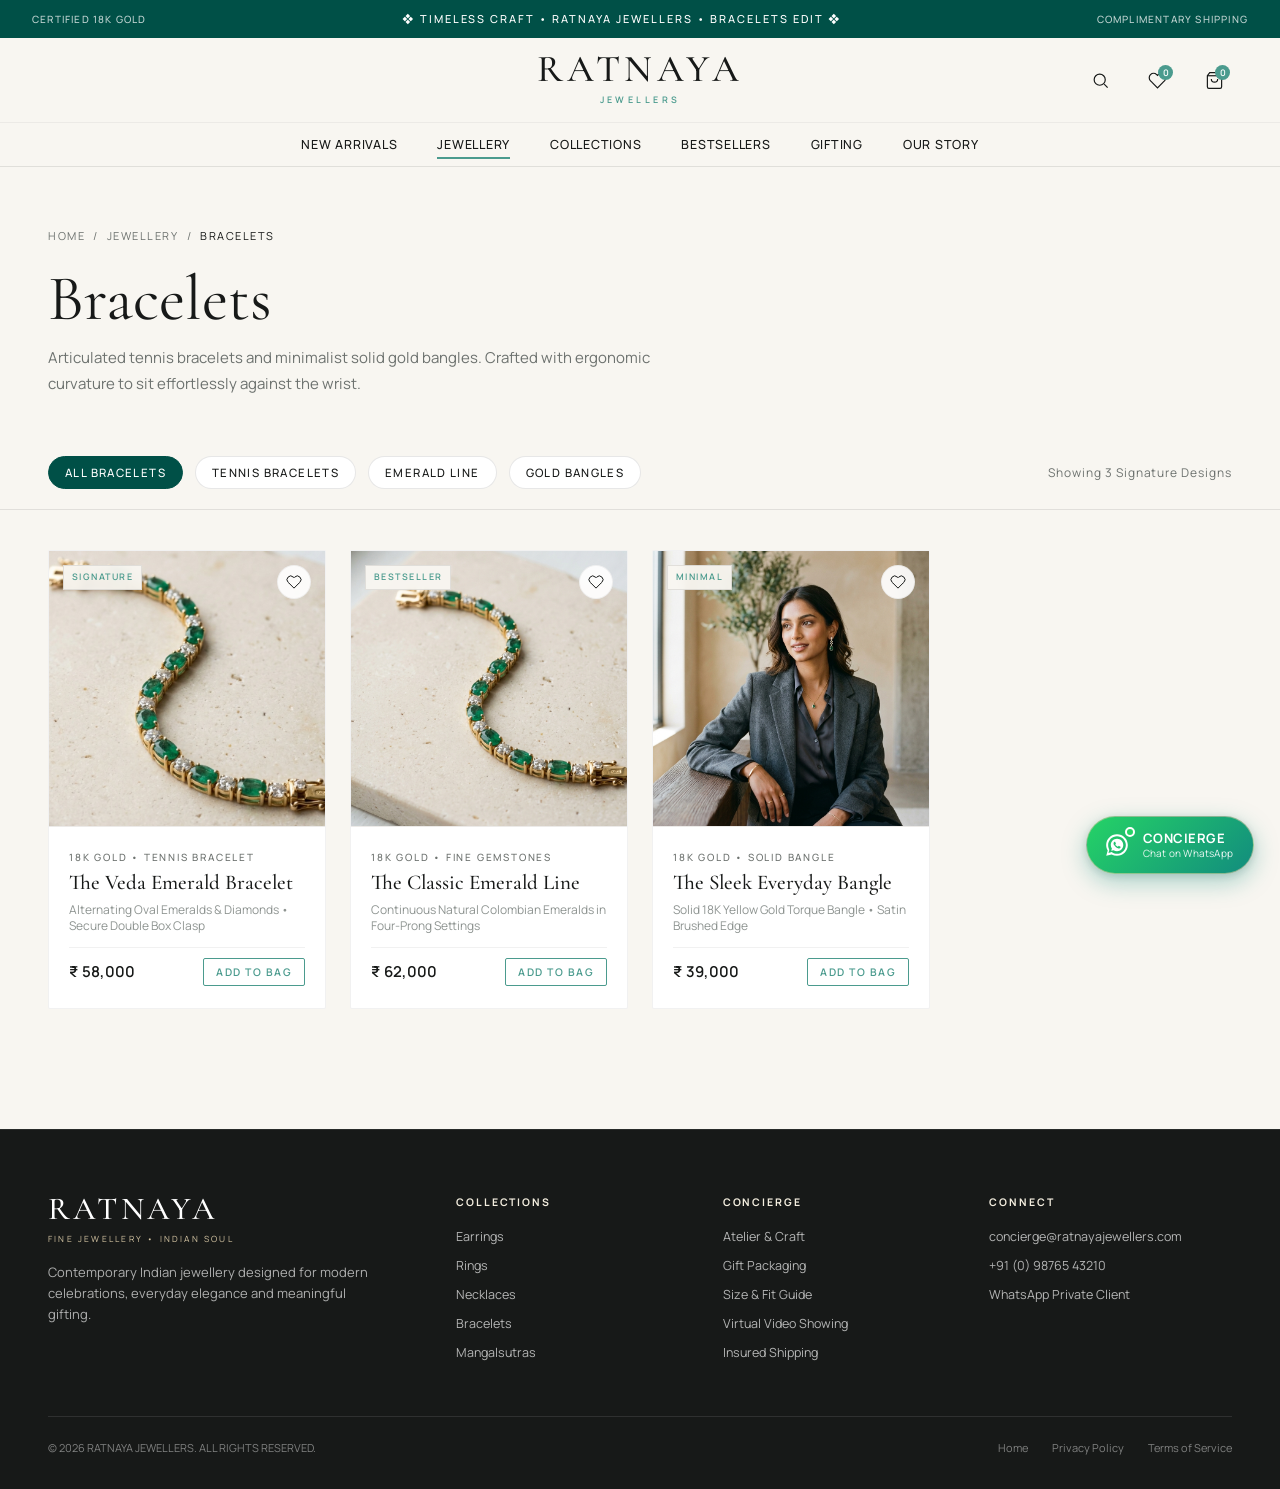
==== commit 3f0ca4a0: "Optimize footer layout for mobile, iOS, and iPad with compact 2-column grid and refined luxury typog" ====
--- a/category-bracelets.html
+++ b/category-bracelets.html
@@ -6,7 +6,7 @@
   <title>Bracelets | RATNAYA JEWELLERS</title>
   <meta name="description" content="Explore handcrafted bracelets by Ratnaya Jewellers — from natural emerald tennis bracelets to articulated 18K gold cuffs.">
   <link rel="canonical" href="http://localhost:8000/category-bracelets.html">
-  <link rel="stylesheet" href="styles.css?v=3.2">
+  <link rel="stylesheet" href="styles.css?v=3.3">
   <style>
     .cat-hero { max-width: var(--container); margin: 0 auto; padding: 60px 48px 40px; }
     .breadcrumbs { display: flex; gap: 8px; font-size: 11px; letter-spacing: 0.14em; text-transform: uppercase; color: var(--muted); margin-bottom: 24px; }
--- a/styles.css
+++ b/styles.css
@@ -1326,27 +1326,27 @@
 .site-footer {
   background: var(--charcoal);
   color: var(--white);
-  padding: 100px 48px 40px;
-  border-top: 1px solid rgba(255, 255, 255, 0.06);
+  padding: 64px 48px 32px;
+  border-top: 1px solid rgba(255, 255, 255, 0.08);
 }
 
 .footer-grid {
   max-width: var(--container);
   margin: 0 auto;
   display: grid;
-  grid-template-columns: 2fr 1.2fr 1.2fr 1.2fr;
-  gap: 60px;
+  grid-template-columns: 1.8fr 1.1fr 1.1fr 1.2fr;
+  gap: 44px;
 }
 
 .footer-brand-col {
-  padding-right: 40px;
+  padding-right: 20px;
 }
 
 .footer-logo {
   font-family: var(--serif);
-  font-size: 40px;
+  font-size: 32px;
   letter-spacing: 0.1em;
-  line-height: 0.9;
+  line-height: 0.95;
   font-weight: 500;
   color: var(--white);
   display: inline-block;
@@ -1354,36 +1354,36 @@
 }
 
 .footer-tagline {
-  font-size: 9px;
-  letter-spacing: 0.3em;
+  font-size: 8.5px;
+  letter-spacing: 0.26em;
   text-transform: uppercase;
   color: var(--champagne);
-  margin-bottom: 24px;
+  margin-bottom: 16px;
 }
 
 .footer-desc {
   color: rgba(255, 255, 255, 0.65);
-  font-size: 13.5px;
-  line-height: 1.7;
-  margin-bottom: 28px;
-  max-width: 340px;
+  font-size: 13px;
+  line-height: 1.6;
+  margin-bottom: 18px;
+  max-width: 320px;
 }
 
 .footer-col h4 {
-  font-size: 11px;
-  letter-spacing: 0.2em;
-  text-transform: uppercase;
-  color: var(--white);
-  margin-bottom: 22px;
-  font-weight: 600;
+  font-size: 10.5px;
+  letter-spacing: 0.18em;
+  text-transform: uppercase;
+  color: var(--champagne-light);
+  margin-bottom: 16px;
+  font-weight: 700;
 }
 
 .footer-col a {
   display: block;
-  margin: 12px 0;
-  color: rgba(255, 255, 255, 0.65);
-  font-size: 13px;
-  transition: color 200ms;
+  margin: 9px 0;
+  color: rgba(255, 255, 255, 0.68);
+  font-size: 12.5px;
+  transition: color 180ms, transform 180ms;
 }
 
 .footer-col a:hover {
@@ -1393,10 +1393,10 @@
 
 .footer-bottom {
   max-width: var(--container);
-  margin: 80px auto 0;
-  padding-top: 28px;
-  border-top: 1px solid rgba(255, 255, 255, 0.12);
-  font-size: 11.5px;
+  margin: 44px auto 0;
+  padding-top: 22px;
+  border-top: 1px solid rgba(255, 255, 255, 0.10);
+  font-size: 11px;
   color: rgba(255, 255, 255, 0.45);
   display: flex;
   justify-content: space-between;
@@ -1592,18 +1592,185 @@
     grid-template-columns: 1fr;
   }
 
+  /* REFINED LUXURY FOOTER FOR IPAD & TABLET (<= 860px) */
   .site-footer {
-    padding: 70px 20px 30px;
+    padding: 48px 24px 28px;
   }
 
   .footer-grid {
-    grid-template-columns: 1fr;
+    grid-template-columns: repeat(3, 1fr);
+    gap: 28px;
+  }
+
+  .footer-brand-col {
+    grid-column: 1 / -1;
+    padding-right: 0;
+    padding-bottom: 20px;
+    border-bottom: 1px solid rgba(255, 255, 255, 0.08);
+    margin-bottom: 8px;
+  }
+
+  .footer-logo {
+    font-size: 28px;
+    margin-bottom: 4px;
+  }
+
+  .footer-tagline {
+    font-size: 8px;
+    letter-spacing: 0.24em;
+    margin-bottom: 12px;
+  }
+
+  .footer-desc {
+    max-width: 100%;
+    font-size: 12.5px;
+    line-height: 1.55;
+    margin-bottom: 12px;
+  }
+
+  .footer-col h4 {
+    font-size: 10.5px;
+    letter-spacing: 0.15em;
+    margin-bottom: 12px;
+  }
+
+  .footer-col a {
+    font-size: 12px;
+    margin: 7px 0;
   }
 
   .footer-bottom {
+    margin: 32px auto 0;
+    padding-top: 18px;
     flex-direction: column;
     text-align: center;
-    gap: 14px;
+    gap: 12px;
+  }
+}
+
+/* =========================================================
+   COMPACT & IMPACTFUL LUXURY FOOTER FOR MOBILE & IOS (<= 600px)
+   ========================================================= */
+@media (max-width: 600px) {
+  .site-footer {
+    padding: 34px 16px calc(24px + env(safe-area-inset-bottom, 16px));
+  }
+
+  .footer-grid {
+    grid-template-columns: 1fr 1fr;
+    column-gap: 18px;
+    row-gap: 22px;
+  }
+
+  .footer-brand-col {
+    grid-column: 1 / -1;
+    padding-right: 0;
+    padding-bottom: 16px;
+    border-bottom: 1px solid rgba(215, 199, 165, 0.18);
+    margin-bottom: 0;
+  }
+
+  .footer-logo {
+    font-size: 24px;
+    letter-spacing: 0.08em;
+    margin-bottom: 2px;
+  }
+
+  .footer-tagline {
+    font-size: 7.5px;
+    letter-spacing: 0.22em;
+    margin-bottom: 8px;
+  }
+
+  .footer-desc {
+    font-size: 11.5px;
+    line-height: 1.5;
+    color: rgba(255, 255, 255, 0.62);
+    margin-bottom: 10px;
+    max-width: 100%;
+  }
+
+  .footer-brand-col p:last-child {
+    font-size: 9.5px !important;
+    letter-spacing: 0.14em !important;
+    color: var(--champagne-light) !important;
+  }
+
+  /* Collections Column (Left) */
+  .footer-col:nth-child(2) {
+    grid-column: 1;
+  }
+
+  /* Concierge Column (Right) */
+  .footer-col:nth-child(3) {
+    grid-column: 2;
+  }
+
+  .footer-col h4 {
+    font-size: 10px;
+    letter-spacing: 0.14em;
+    color: var(--champagne);
+    margin-bottom: 10px;
+    font-weight: 700;
+  }
+
+  .footer-col a {
+    font-size: 11.5px;
+    line-height: 1.4;
+    margin: 6px 0;
+    color: rgba(255, 255, 255, 0.72);
+  }
+
+  /* Connect Section — Sleek Concierge Card spanning full width */
+  .footer-col:nth-child(4) {
+    grid-column: 1 / -1;
+    background: rgba(255, 255, 255, 0.035);
+    border: 1px solid rgba(215, 199, 165, 0.22);
+    border-radius: 8px;
+    padding: 14px 16px;
+    margin-top: 2px;
+  }
+
+  .footer-col:nth-child(4) h4 {
+    font-size: 10px;
+    letter-spacing: 0.14em;
+    color: var(--champagne-light);
+    margin-bottom: 8px;
+    text-align: left;
+  }
+
+  .footer-col:nth-child(4) a {
+    font-size: 11.5px;
+    margin: 5px 0;
+    color: rgba(255, 255, 255, 0.82);
+    display: block;
+    word-break: break-word;
+  }
+
+  .footer-bottom {
+    margin: 22px auto 0;
+    padding-top: 14px;
+    border-top: 1px solid rgba(255, 255, 255, 0.08);
+    font-size: 10px;
+    gap: 8px;
+  }
+
+  .footer-bottom span {
+    letter-spacing: 0.06em;
+    font-size: 9.5px;
+    color: rgba(255, 255, 255, 0.4);
+  }
+
+  .footer-bottom-links {
+    display: flex;
+    flex-wrap: wrap;
+    justify-content: center;
+    gap: 12px;
+  }
+
+  .footer-bottom-links a {
+    font-size: 10px;
+    color: rgba(255, 255, 255, 0.55);
   }
 }
 
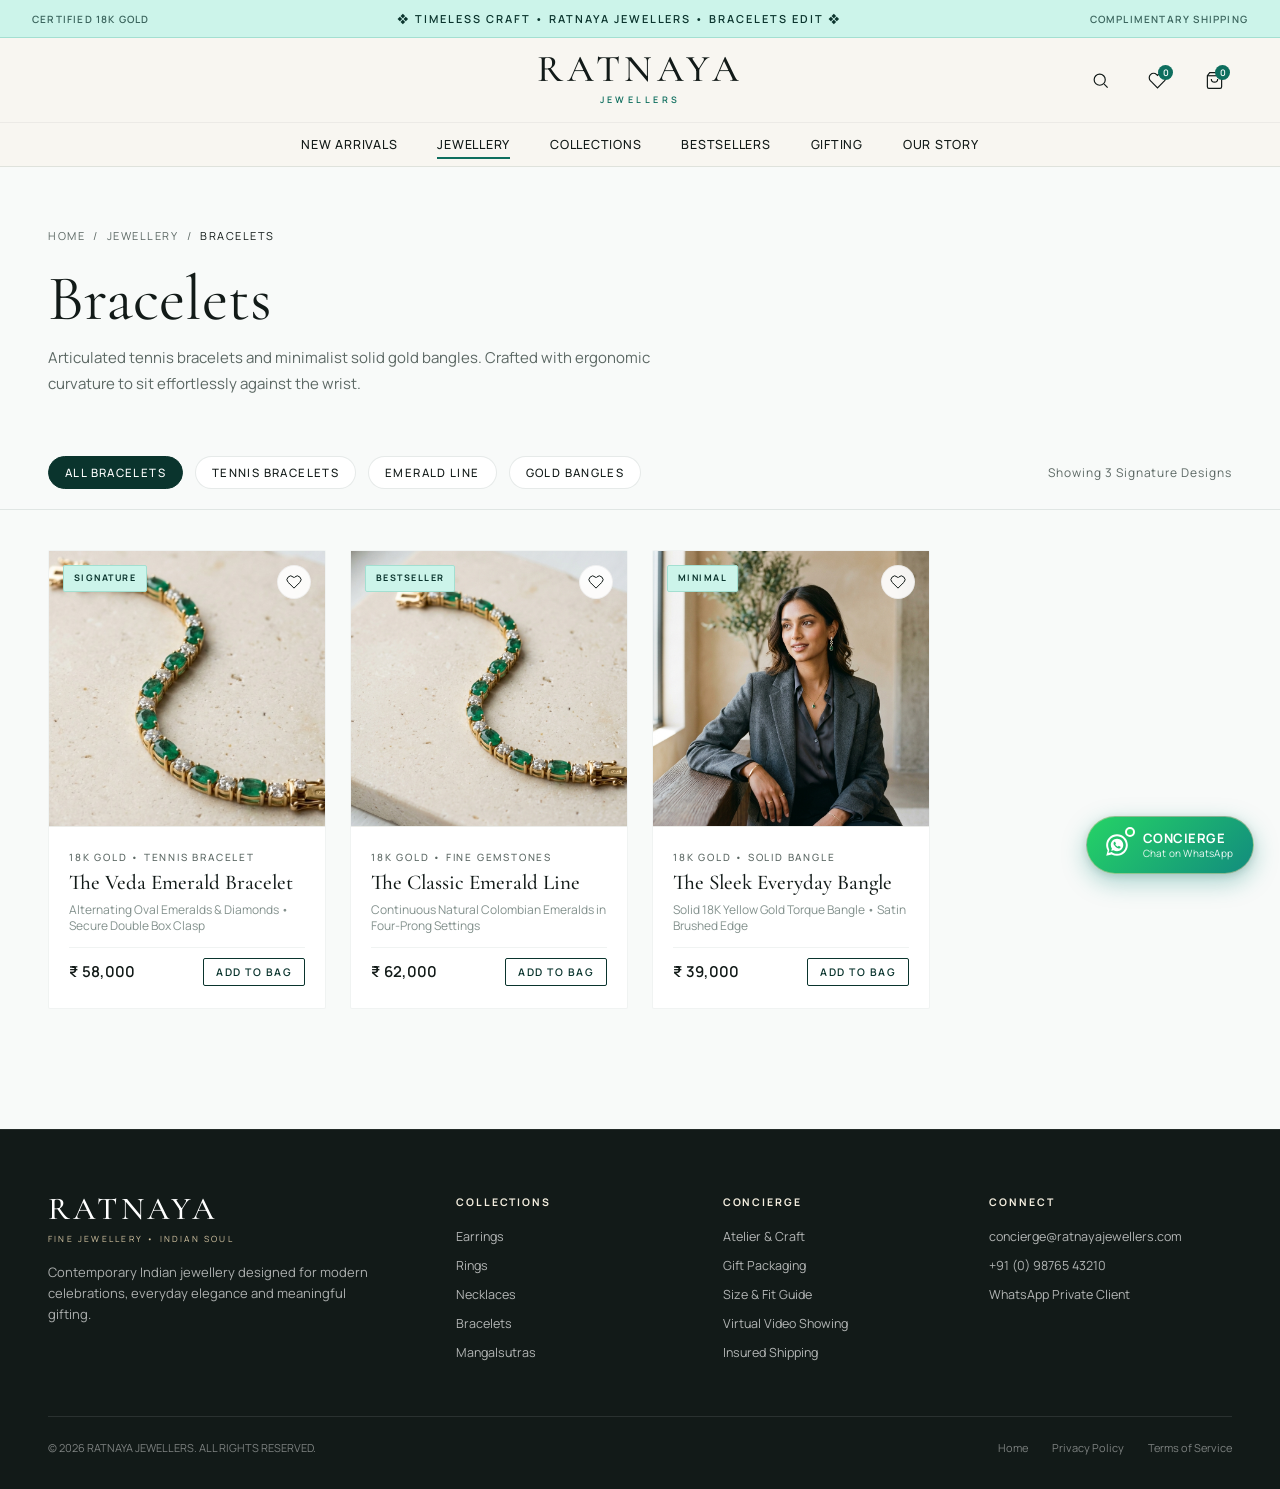
==== commit a7aa0fea: "Update website color theme to luxury signature mint and deep jewel teal architecture" ====
--- a/category-bracelets.html
+++ b/category-bracelets.html
@@ -3,6 +3,7 @@
 <head>
   <meta charset="utf-8">
   <meta name="viewport" content="width=device-width, initial-scale=1">
+  <meta name="theme-color" content="#CCF4EA">
   <title>Bracelets | RATNAYA JEWELLERS</title>
   <meta name="description" content="Explore handcrafted bracelets by Ratnaya Jewellers — from natural emerald tennis bracelets to articulated 18K gold cuffs.">
   <link rel="canonical" href="http://localhost:8000/category-bracelets.html">
--- a/styles.css
+++ b/styles.css
@@ -1,36 +1,44 @@
 @import url('https://fonts.googleapis.com/css2?family=Cormorant+Garamond:ital,wght@0,300;0,400;0,500;0,600;0,700;1,400;1,600&family=Manrope:wght@300;400;500;600;700&family=Inter:wght@300;400;500;600&display=swap');
 
 :root {
-  /* RATNAYA CORE COLOR ARCHITECTURE */
-  /* 60% Warm Ivory / White */
-  --ivory: #F8F6F1;
-  --ivory-warm: #F3EFE6;
+  /* RATNAYA SIGNATURE MINT COLOR ARCHITECTURE (IMAGE 1 THEME) */
+  /* Core Signature Mint */
+  --mint-signature: #CCF4EA;
+  --mint-light: #EBF8F4;
+  --mint-silk: #D4F7EF;
+  --mint-hover: #B8EDE1;
+  --mint-border: #A3DFD1;
+  --mint-translucent: rgba(204, 244, 234, 0.65);
+  --mint-glow: #78D4C0;
+
+  /* 60% Warm Pearl Ivory / White */
+  --ivory: #F8FAF9;
+  --ivory-warm: #EFF6F3;
   --white: #FFFFFF;
 
-  /* 20% Deep Emerald & Dark Forest */
-  --emerald: hsl(170, 35%, 45%);
-  --emerald-deep: #05332C;
-  --forest: #005047;
-
-  /* 10% Soft Mint Glass */
-  --emerald-soft: #DCEBE5;
-  --mint-translucent: rgba(220, 235, 229, 0.55);
-  --mint-glow: #9CCFC1;
-
-  /* 5% Champagne */
+  /* 20% Deep Jewel Forest Teal & Obsidian Forest */
+  --emerald: #0E6E5E;
+  --emerald-deep: #062621;
+  --forest: #0A342D;
+
+  /* 10% Soft Mint Tone */
+  --emerald-soft: #CCF4EA;
+
+  /* 5% Champagne & Antique Gold */
   --champagne: #D7C7A5;
   --champagne-light: #F4EEDF;
+  --gold-deep: #8C6D38;
 
   /* 5% Muted Burgundy */
   --burgundy: #5B1E2D;
   --burgundy-soft: #7A2E40;
 
   /* Neutrals & Typography */
-  --charcoal: #171918;
-  --muted: #6D726F;
-  --light-muted: #8E9491;
-  --border: rgba(23, 25, 24, 0.10);
-  --border-light: rgba(23, 25, 24, 0.06);
+  --charcoal: #121A18;
+  --muted: #5C6864;
+  --light-muted: #83918D;
+  --border: rgba(10, 52, 45, 0.10);
+  --border-light: rgba(10, 52, 45, 0.06);
 
   /* Typography */
   --serif: "Cormorant Garamond", Georgia, "Times New Roman", serif;
@@ -40,8 +48,9 @@
   --container: 1440px;
   --radius: 2px;
   --ease: cubic-bezier(0.22, 1, 0.36, 1);
-  --shadow-sm: 0 4px 20px rgba(7, 63, 54, 0.04);
-  --shadow-md: 0 12px 36px rgba(7, 63, 54, 0.08);
+  --shadow-sm: 0 4px 20px rgba(10, 52, 45, 0.05);
+  --shadow-md: 0 12px 36px rgba(10, 52, 45, 0.09);
+  --shadow-mint: 0 10px 30px rgba(204, 244, 234, 0.45);
 }
 
 /* RESET */
@@ -104,8 +113,8 @@
 /* ANNOUNCEMENT STRIP */
 .announcement {
   height: 38px;
-  background: var(--forest);
-  color: var(--white);
+  background: var(--mint-signature);
+  color: var(--forest);
   display: flex;
   align-items: center;
   justify-content: space-between;
@@ -113,7 +122,8 @@
   font-size: 11px;
   letter-spacing: 0.18em;
   text-transform: uppercase;
-  font-weight: 500;
+  font-weight: 600;
+  border-bottom: 1px solid var(--mint-border);
 }
 
 .announcement-center {
@@ -124,8 +134,8 @@
 }
 
 .announcement-arrow {
-  color: var(--champagne);
-  opacity: 0.75;
+  color: var(--forest);
+  opacity: 0.8;
   transition: opacity 200ms;
 }
 
@@ -135,7 +145,7 @@
 
 .announcement-badge {
   font-size: 10px;
-  color: rgba(255, 255, 255, 0.75);
+  color: rgba(10, 52, 45, 0.75);
   letter-spacing: 0.12em;
 }
 
@@ -310,9 +320,10 @@
   min-height: 740px;
   display: grid;
   grid-template-columns: 44% 56%;
-  background: var(--forest);
+  background: var(--mint-signature);
+  background: linear-gradient(145deg, #D8F7EF 0%, var(--mint-signature) 50%, #BCEFE4 100%);
   overflow: hidden;
-  color: var(--white);
+  color: var(--forest);
 }
 
 .hero-content {
@@ -331,7 +342,7 @@
   font-size: 11px;
   letter-spacing: 0.25em;
   text-transform: uppercase;
-  color: var(--champagne);
+  color: var(--gold-deep);
   font-weight: 600;
   margin-bottom: 24px;
 }
@@ -351,22 +362,22 @@
   line-height: 0.88;
   letter-spacing: -0.035em;
   margin: 0 0 28px;
-  color: var(--white);
+  color: var(--forest);
 }
 
 .hero h1 em {
   font-style: italic;
   font-weight: 400;
-  color: var(--mint-glow);
+  color: var(--emerald);
 }
 
 .hero-description {
   max-width: 440px;
   margin-bottom: 38px;
-  color: rgba(255, 255, 255, 0.78);
+  color: rgba(10, 52, 45, 0.82);
   font-size: 15px;
   line-height: 1.7;
-  font-weight: 300;
+  font-weight: 400;
 }
 
 .hero-cta {
@@ -382,7 +393,7 @@
   right: 40px;
   z-index: 5;
   text-align: right;
-  color: rgba(255, 255, 255, 0.8);
+  color: rgba(10, 52, 45, 0.8);
   font-size: 10px;
   letter-spacing: 0.28em;
   text-transform: uppercase;
@@ -394,7 +405,7 @@
   display: block;
   font-size: 9px;
   letter-spacing: 0.32em;
-  color: var(--champagne);
+  color: var(--gold-deep);
   margin-top: 4px;
 }
 
@@ -428,7 +439,7 @@
 .slider-line {
   width: 42px;
   height: 2px;
-  background: rgba(255, 255, 255, 0.3);
+  background: rgba(10, 52, 45, 0.2);
   position: relative;
   overflow: hidden;
   border-radius: 1px;
@@ -441,14 +452,14 @@
   left: 0;
   width: 100%;
   height: 100%;
-  background: var(--champagne);
+  background: var(--forest);
 }
 
 .slider-dot {
   width: 6px;
   height: 6px;
   border-radius: 50%;
-  background: rgba(255, 255, 255, 0.3);
+  background: rgba(10, 52, 45, 0.22);
 }
 
 /* SUBTLE GLASS ACCENTS */
@@ -460,8 +471,8 @@
 }
 
 .glass-mint {
-  background: rgba(220, 235, 229, 0.45);
-  border: 1px solid rgba(255, 255, 255, 0.6);
+  background: var(--mint-translucent);
+  border: 1px solid rgba(255, 255, 255, 0.7);
   backdrop-filter: blur(14px);
   -webkit-backdrop-filter: blur(14px);
 }
@@ -485,6 +496,19 @@
   transition: all 300ms var(--ease);
 }
 
+.button-dark {
+  background: var(--forest);
+  color: var(--white);
+  border: 1px solid var(--forest);
+}
+
+.button-dark:hover {
+  background: var(--emerald);
+  border-color: var(--emerald);
+  transform: translateY(-1px);
+  box-shadow: 0 8px 24px rgba(10, 52, 45, 0.25);
+}
+
 .button-glass {
   background: rgba(255, 255, 255, 0.12);
   border: 1px solid rgba(255, 255, 255, 0.35);
@@ -499,25 +523,25 @@
 }
 
 .button-emerald {
+  background: var(--forest);
+  color: var(--white);
+  border-color: var(--forest);
+}
+
+.button-emerald:hover {
   background: var(--emerald);
-  color: var(--white);
   border-color: var(--emerald);
-}
-
-.button-emerald:hover {
+  transform: translateY(-1px);
+  box-shadow: 0 8px 24px rgba(10, 52, 45, 0.22);
+}
+
+.button-outline {
+  border: 1px solid var(--forest);
+  color: var(--forest);
+}
+
+.button-outline:hover {
   background: var(--forest);
-  border-color: var(--forest);
-  transform: translateY(-1px);
-  box-shadow: 0 8px 24px rgba(7, 63, 54, 0.18);
-}
-
-.button-outline {
-  border: 1px solid var(--charcoal);
-  color: var(--charcoal);
-}
-
-.button-outline:hover {
-  background: var(--charcoal);
   color: var(--white);
 }
 
@@ -664,11 +688,13 @@
   display: grid;
   grid-template-columns: 42% 58%;
   min-height: 620px;
-  background: var(--forest);
-  color: var(--white);
+  background: var(--mint-signature);
+  background: linear-gradient(140deg, #D8F7EF 0%, var(--mint-signature) 60%, #BAEDE0 100%);
+  color: var(--forest);
   overflow: hidden;
   max-width: var(--container);
   margin: 0 auto 40px;
+  border: 1px solid rgba(10, 52, 45, 0.08);
 }
 
 .collection-content {
@@ -681,7 +707,7 @@
 }
 
 .collection-content .eyebrow {
-  color: var(--champagne);
+  color: var(--gold-deep);
   margin-bottom: 20px;
 }
 
@@ -692,15 +718,16 @@
   line-height: 0.94;
   letter-spacing: -0.025em;
   margin: 0 0 24px;
+  color: var(--forest);
 }
 
 .collection-content p {
-  color: rgba(255, 255, 255, 0.75);
+  color: rgba(10, 52, 45, 0.82);
   font-size: 15px;
   line-height: 1.7;
   max-width: 440px;
   margin-bottom: 36px;
-  font-weight: 300;
+  font-weight: 400;
 }
 
 .collection-image-wrap {
@@ -728,7 +755,7 @@
   font-size: 9.5px;
   letter-spacing: 0.28em;
   text-transform: uppercase;
-  color: rgba(255, 255, 255, 0.8);
+  color: rgba(10, 52, 45, 0.75);
   z-index: 5;
   text-align: right;
 }
@@ -842,11 +869,12 @@
   font-size: 9px;
   letter-spacing: 0.16em;
   text-transform: uppercase;
-  padding: 4px 8px;
-  background: rgba(248, 246, 241, 0.95);
-  color: var(--emerald);
-  font-weight: 600;
-  border: 1px solid var(--border);
+  padding: 5px 10px;
+  background: var(--mint-signature);
+  color: var(--forest);
+  font-weight: 700;
+  border: 1px solid var(--mint-border);
+  border-radius: var(--radius);
   backdrop-filter: blur(4px);
 }
 
@@ -916,27 +944,30 @@
   letter-spacing: 0.14em;
   text-transform: uppercase;
   font-weight: 600;
-  color: var(--emerald);
+  color: var(--forest);
   padding: 6px 12px;
-  border: 1px solid var(--emerald);
+  border: 1px solid var(--forest);
   border-radius: var(--radius);
   transition: all 250ms var(--ease);
 }
 
 .quick-add-btn:hover {
-  background: var(--emerald);
+  background: var(--forest);
   color: var(--white);
+  box-shadow: 0 4px 14px rgba(10, 52, 45, 0.2);
 }
 
 /* EDITORIAL / GIFTING SECTION */
 .gifting-section {
-  background: var(--emerald-soft);
+  background: var(--mint-signature);
+  background: linear-gradient(135deg, #E6F8F3 0%, var(--mint-signature) 100%);
   max-width: var(--container);
   margin: 0 auto 110px;
   display: grid;
   grid-template-columns: 1fr 1fr;
   align-items: stretch;
   border-radius: var(--radius);
+  border: 1px solid rgba(10, 52, 45, 0.08);
   overflow: hidden;
 }
 
@@ -1000,8 +1031,8 @@
 
 .gift-tag {
   padding: 8px 16px;
-  background: rgba(255, 255, 255, 0.7);
-  border: 1px solid rgba(7, 63, 54, 0.15);
+  background: rgba(255, 255, 255, 0.75);
+  border: 1px solid rgba(10, 52, 45, 0.15);
   font-size: 11px;
   letter-spacing: 0.12em;
   text-transform: uppercase;
@@ -1194,10 +1225,12 @@
 
 /* TRUST STRIP */
 .trust-strip {
-  background: var(--forest);
-  color: var(--white);
+  background: var(--mint-signature);
+  background: linear-gradient(135deg, #D8F7EF 0%, var(--mint-signature) 100%);
+  color: var(--forest);
   padding: 34px 48px;
-  border-top: 1px solid rgba(255, 255, 255, 0.08);
+  border-top: 1px solid rgba(10, 52, 45, 0.08);
+  border-bottom: 1px solid rgba(10, 52, 45, 0.08);
 }
 
 .trust-grid {
@@ -1219,7 +1252,7 @@
 .trust-item svg {
   width: 22px;
   height: 22px;
-  color: var(--champagne);
+  color: var(--emerald);
   margin-bottom: 4px;
 }
 
@@ -1228,12 +1261,12 @@
   letter-spacing: 0.18em;
   text-transform: uppercase;
   font-weight: 600;
-  color: var(--white);
+  color: var(--forest);
 }
 
 .trust-desc {
   font-size: 11px;
-  color: rgba(255, 255, 255, 0.6);
+  color: rgba(10, 52, 45, 0.72);
   letter-spacing: 0.04em;
 }
 
@@ -1426,7 +1459,7 @@
   background: var(--forest);
   color: var(--white);
   padding: 16px 24px;
-  border: 1px solid rgba(220, 235, 229, 0.3);
+  border: 1px solid var(--mint-signature);
   box-shadow: 0 12px 36px rgba(0, 0, 0, 0.25);
   z-index: 2000;
   font-size: 12px;
@@ -1864,14 +1897,15 @@
 }
 
 .cart-trust-banner {
-  background: var(--forest);
-  color: var(--champagne);
+  background: var(--mint-signature);
+  color: var(--forest);
   font-size: 9.5px;
   letter-spacing: 0.2em;
   text-transform: uppercase;
-  padding: 9px 20px;
+  padding: 10px 20px;
   text-align: center;
-  font-weight: 500;
+  font-weight: 600;
+  border-bottom: 1px solid var(--mint-border);
 }
 
 .cart-body {
@@ -2305,12 +2339,13 @@
   display: inline-block;
   align-self: flex-start;
   padding: 4px 10px;
-  background: var(--forest);
-  color: var(--champagne);
+  background: var(--mint-signature);
+  color: var(--forest);
   font-size: 9px;
   letter-spacing: 0.18em;
   text-transform: uppercase;
-  font-weight: 600;
+  font-weight: 700;
+  border: 1px solid var(--mint-border);
   border-radius: 2px;
   margin-bottom: 14px;
 }
@@ -2618,13 +2653,13 @@
 }
 
 .wa-popover-header {
-  background: var(--emerald-deep);
+  background: var(--forest);
   color: #FFFFFF;
   padding: 16px 18px;
   display: flex;
   align-items: center;
   justify-content: space-between;
-  border-bottom: 2px solid var(--champagne);
+  border-bottom: 2px solid var(--mint-signature);
 }
 
 .wa-popover-brand {
@@ -2824,7 +2859,7 @@
 .ratnaya-search-modal-overlay {
   position: fixed;
   inset: 0;
-  background: rgba(5, 51, 44, 0.7);
+  background: rgba(6, 38, 33, 0.75);
   backdrop-filter: blur(8px);
   -webkit-backdrop-filter: blur(8px);
   z-index: 10000;
@@ -2982,7 +3017,7 @@
 .size-guide-overlay {
   position: fixed;
   inset: 0;
-  background: rgba(5, 51, 44, 0.7);
+  background: rgba(6, 38, 33, 0.75);
   backdrop-filter: blur(8px);
   z-index: 10000;
   display: flex;
@@ -3010,13 +3045,13 @@
 }
 
 .size-guide-header {
-  background: var(--emerald-deep);
+  background: var(--forest);
   color: #FFFFFF;
   padding: 18px 24px;
   display: flex;
   align-items: center;
   justify-content: space-between;
-  border-bottom: 2px solid var(--champagne);
+  border-bottom: 2px solid var(--mint-signature);
 }
 
 .size-guide-header h3 {
@@ -3089,7 +3124,7 @@
 .video-consult-overlay {
   position: fixed;
   inset: 0;
-  background: rgba(5, 51, 44, 0.7);
+  background: rgba(6, 38, 33, 0.75);
   backdrop-filter: blur(8px);
   z-index: 10000;
   display: flex;
@@ -3117,13 +3152,13 @@
 }
 
 .video-consult-header {
-  background: var(--emerald-deep);
+  background: var(--forest);
   color: #FFFFFF;
   padding: 20px 24px;
   display: flex;
   align-items: center;
   justify-content: space-between;
-  border-bottom: 2px solid var(--champagne);
+  border-bottom: 2px solid var(--mint-signature);
 }
 
 .video-consult-header h3 {
@@ -3179,9 +3214,9 @@
 
 .video-submit-btn {
   width: 100%;
-  background: linear-gradient(135deg, #128C7E, #05332C);
+  background: linear-gradient(135deg, var(--emerald), var(--forest));
   color: #FFFFFF;
-  border: 1px solid var(--champagne);
+  border: 1px solid var(--mint-signature);
   padding: 13px;
   font-size: 12px;
   font-weight: 700;
